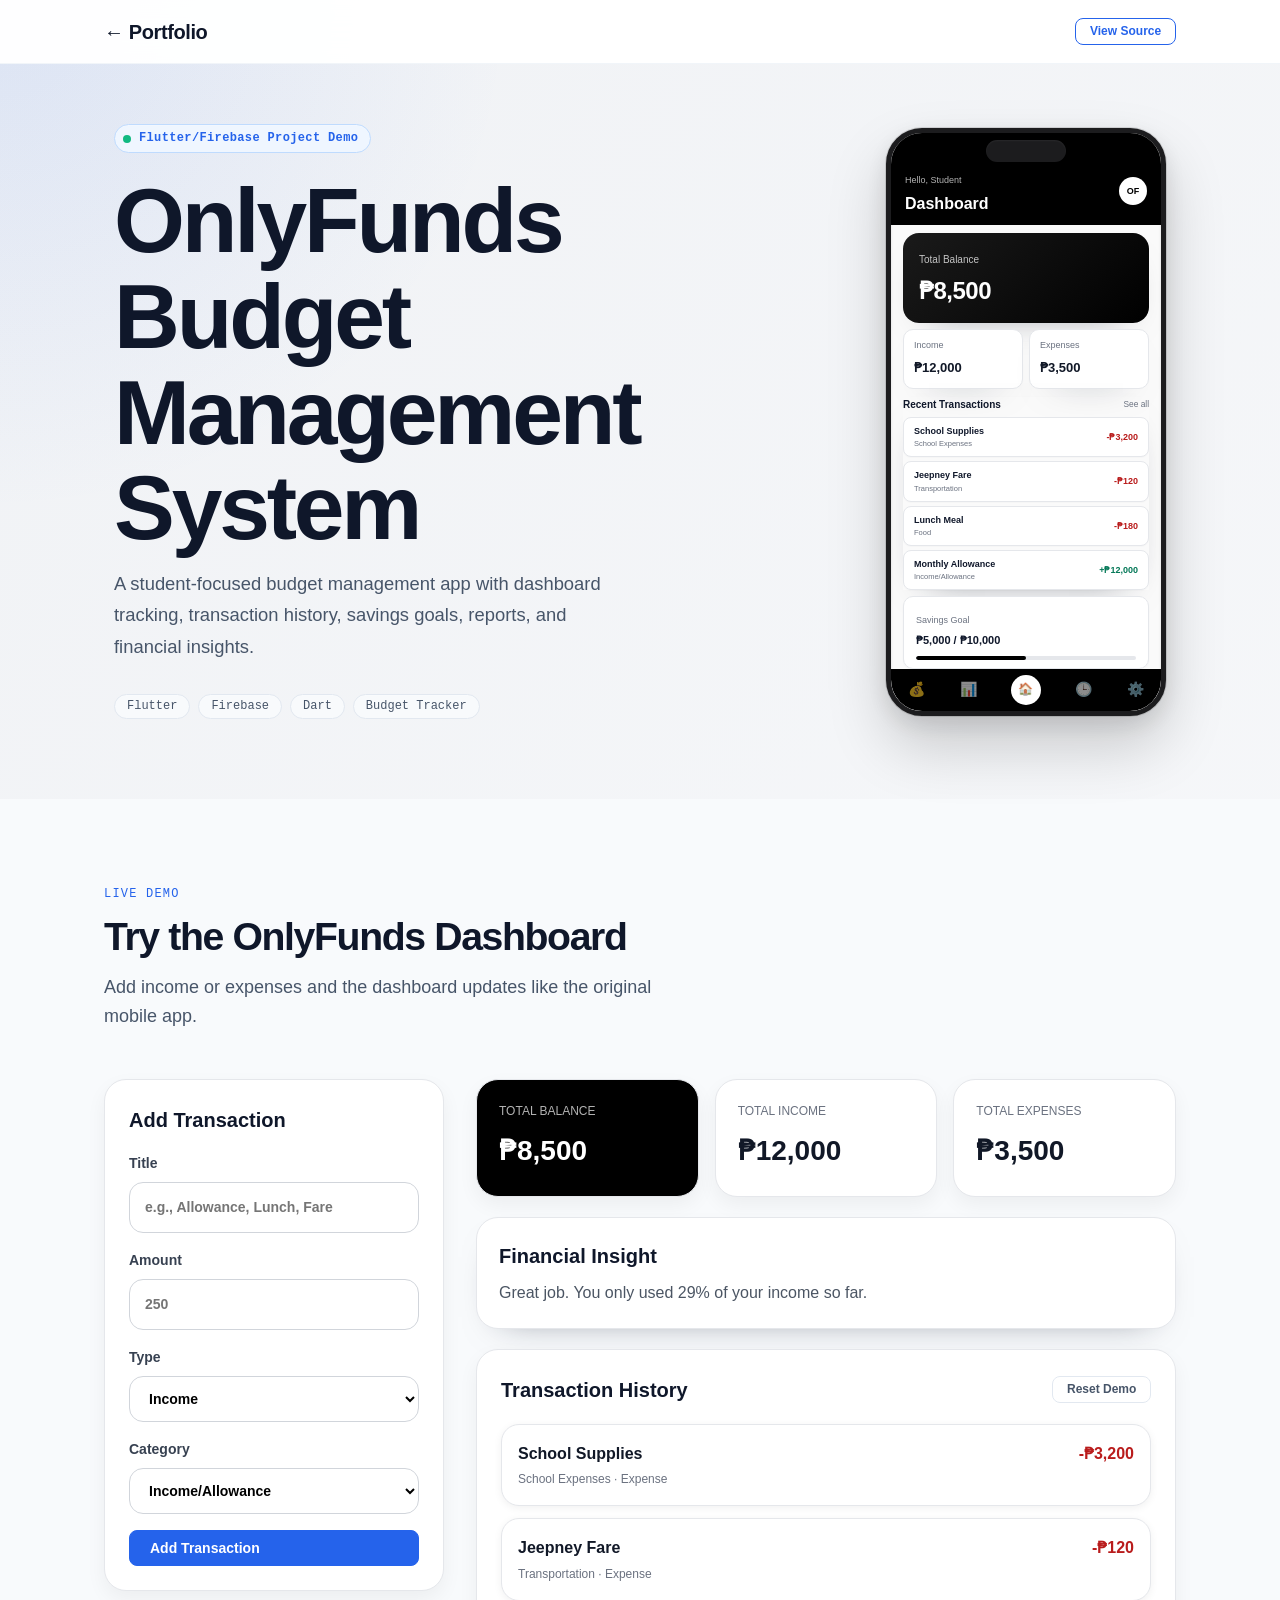
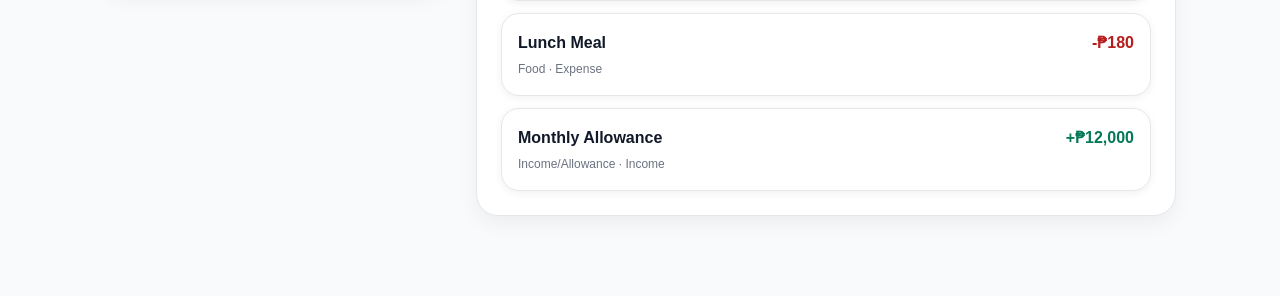
==== onlyfunds-demo/onlyfunds-demo.html @ 2a357010 "Add files via upload" ====
<!DOCTYPE html>
<html lang="en">
<head>
  <meta charset="UTF-8" />
  <meta name="viewport" content="width=device-width, initial-scale=1.0" />
  <title>OnlyFunds Live Demo</title>
  <link rel="stylesheet" href="../style.css" />
  <link rel="stylesheet" href="onlyfunds-demo.css" />
  <!-- Theme sync from parent portfolio -->
  <script>
    (function() {
      var stored = localStorage.getItem('theme');
      if (!stored) {
        stored = window.matchMedia('(prefers-color-scheme: dark)').matches ? 'dark' : 'light';
      }
      document.documentElement.setAttribute('data-theme', stored);
    })();
  </script>
</head>

<body class="demo-body">
  <header class="demo-nav">
    <div class="container demo-nav-inner">
      <a href="../index.html#projects" class="nav-logo">← Portfolio</a>
      <a href="https://github.com/javieAlfaro/onlyfunds---budget-management-system" class="btn btn-secondary btn-sm" target="_blank" rel="noopener">View Source</a>
    </div>
  </header>

  <main>
    <section class="demo-hero">
      <div class="container demo-hero-grid">
        <div>
          <span class="hero-badge"><span class="badge-dot"></span> Flutter/Firebase Project Demo</span>
          <h1 class="hero-name">OnlyFunds Budget Management System</h1>
          <p class="hero-intro">
            A student-focused budget management app with dashboard tracking, transaction history,
            savings goals, reports, and financial insights.
          </p>

          <div class="project-tech">
            <span class="chip chip--mono">Flutter</span>
            <span class="chip chip--mono">Firebase</span>
            <span class="chip chip--mono">Dart</span>
            <span class="chip chip--mono">Budget Tracker</span>
          </div>
        </div>

        <div class="phone-preview">
          <div class="phone-top"></div>

          <div class="phone-appbar">
            <div>
              <small>Hello, Student</small>
              <h3>Dashboard</h3>
            </div>
            <div class="avatar">OF</div>
          </div>

          <div class="balance-card">
            <span>Total Balance</span>
            <h2 id="phoneBalance">₱0</h2>
          </div>

          <div class="phone-stats">
            <div class="phone-stat">
              <span>Income</span>
              <strong id="phoneIncome">₱0</strong>
            </div>
            <div class="phone-stat">
              <span>Expenses</span>
              <strong id="phoneExpense">₱0</strong>
            </div>
          </div>

          <div class="phone-section">
            <div class="phone-section-head">
              <strong>Recent Transactions</strong>
              <small>See all</small>
            </div>
            <div id="phoneList" class="phone-list"></div>
          </div>

          <div class="phone-goal">
            <div>
              <span>Savings Goal</span>
              <strong>₱5,000 / ₱10,000</strong>
            </div>
            <div class="goal-track">
              <div class="goal-fill"></div>
            </div>
          </div>

          <div class="bottom-nav">
            <span>💰</span>
            <span>📊</span>
            <span class="active">🏠</span>
            <span>🕒</span>
            <span>⚙️</span>
          </div>
        </div>
      </div>
    </section>

    <section class="demo-dashboard section-alt">
      <div class="container">
        <div class="section-header">
          <span class="section-label">Live Demo</span>
          <h2 class="section-title">Try the OnlyFunds Dashboard</h2>
          <p class="section-subtitle">
            Add income or expenses and the dashboard updates like the original mobile app.
          </p>
        </div>

        <div class="demo-grid">
          <form class="transaction-form" id="transactionForm">
            <h3>Add Transaction</h3>

            <label>
              Title
              <input id="titleInput" type="text" placeholder="e.g., Allowance, Lunch, Fare" required />
            </label>

            <label>
              Amount
              <input id="amountInput" type="number" min="1" placeholder="250" required />
            </label>

            <label>
              Type
              <select id="typeInput">
                <option value="income">Income</option>
                <option value="expense">Expense</option>
              </select>
            </label>

            <label>
              Category
              <select id="categoryInput">
                <option>Income/Allowance</option>
                <option>Food</option>
                <option>Transportation</option>
                <option>Entertainment</option>
                <option>School Expenses</option>
                <option>Bills</option>
                <option>Savings</option>
                <option>Other</option>
              </select>
            </label>

            <button class="btn btn-primary" type="submit">Add Transaction</button>
          </form>

          <div class="dashboard-panel">
            <div class="summary-cards">
              <div class="summary-card dark">
                <span>Total Balance</span>
                <strong id="balanceValue">₱0</strong>
              </div>
              <div class="summary-card">
                <span>Total Income</span>
                <strong id="incomeValue">₱0</strong>
              </div>
              <div class="summary-card">
                <span>Total Expenses</span>
                <strong id="expenseValue">₱0</strong>
              </div>
            </div>

            <div class="report-card">
              <h3>Financial Insight</h3>
              <p id="insightText">Your spending summary will appear here.</p>
            </div>

            <div class="transactions-card">
              <div class="transactions-header">
                <h3>Transaction History</h3>
                <button class="btn btn-ghost btn-sm" id="resetBtn" type="button">Reset Demo</button>
              </div>

              <div id="transactionList" class="transaction-list"></div>
            </div>
          </div>
        </div>
      </div>
    </section>
  </main>

  <script src="onlyfunds-demo.js"></script>
</body>
</html>
---- style.css ----
/* ============================================================
   JOALNES JOHN D. VENDER — PORTFOLIO STYLESHEET
   Design system: Inter + JetBrains Mono
   Accent: Blue (#2563EB)
   Last updated: 2025
   ============================================================ */


/* ============================================================
   1. CSS CUSTOM PROPERTIES (Design Tokens)
   Centralised here — change a value once, it updates everywhere.
============================================================ */
:root {
  /* Colors — Light mode (default) */
  --color-bg:           #FFFFFF;
  --color-surface:      #F8FAFC;
  --color-border:       #E2E8F0;
  --color-border-light: #F1F5F9;

  --color-text-primary:   #0F172A;
  --color-text-secondary: #475569;
  --color-text-muted:     #94A3B8;

  --color-accent:         #2563EB;
  --color-accent-hover:   #1D4ED8;
  --color-accent-light:   #EFF6FF;
  --color-accent-border:  #BFDBFE;

  /* Category accent colors for skill cards */
  --color-blue:   #2563EB;
  --color-teal:   #0D9488;
  --color-violet: #7C3AED;
  --color-amber:  #D97706;

  /* Typography */
  --font-sans:  'Inter', -apple-system, BlinkMacSystemFont, 'Segoe UI', sans-serif;
  --font-mono:  'JetBrains Mono', 'Fira Code', 'Courier New', monospace;

  /* Type scale */
  --text-xs:   0.75rem;
  --text-sm:   0.875rem;
  --text-base: 1rem;
  --text-lg:   1.125rem;
  --text-xl:   1.25rem;
  --text-2xl:  1.5rem;
  --text-3xl:  1.875rem;
  --text-4xl:  2.25rem;
  --text-5xl:  3rem;

  /* Spacing */
  --space-1: 0.25rem;
  --space-2: 0.5rem;
  --space-3: 0.75rem;
  --space-4: 1rem;
  --space-5: 1.25rem;
  --space-6: 1.5rem;
  --space-8: 2rem;
  --space-10: 2.5rem;
  --space-12: 3rem;
  --space-16: 4rem;
  --space-20: 5rem;
  --space-24: 6rem;

  /* Border radius */
  --radius-sm:  0.25rem;
  --radius-md:  0.5rem;
  --radius-lg:  0.75rem;
  --radius-xl:  1rem;
  --radius-full: 9999px;

  /* Shadows (restrained — no heavy box shadows) */
  --shadow-sm:  0 1px 2px 0 rgb(0 0 0 / 0.05);
  --shadow-md:  0 4px 6px -1px rgb(0 0 0 / 0.07), 0 2px 4px -2px rgb(0 0 0 / 0.05);
  --shadow-lg:  0 10px 15px -3px rgb(0 0 0 / 0.08), 0 4px 6px -4px rgb(0 0 0 / 0.05);

  /* Transitions */
  --transition-fast: 150ms ease;
  --transition-base: 200ms ease;
  --transition-slow: 300ms ease;

  /* Layout */
  --container-max: 1120px;
  --nav-height:    64px;

  /* Theme toggle icon visibility */
  --sun-icon-opacity: 0;
  --moon-icon-opacity: 1;
  --theme-toggle-rotate: 0deg;
}

/* Dark mode — applied via [data-theme="dark"] on <html> */
[data-theme="dark"] {
  --color-bg:           #0A0A1A;
  --color-surface:      #111123;
  --color-border:       #1E1E3A;
  --color-border-light: #16162E;

  --color-text-primary:   #E8E8F0;
  --color-text-secondary: #A0A0C0;
  --color-text-muted:     #6B6B8D;

  --color-accent:         #4B83FF;
  --color-accent-hover:   #6B9AFF;
  --color-accent-light:   #1A1A3A;
  --color-accent-border:  #2D2D5A;

  /* Category accent colors for skill cards — brighter in dark mode */
  --color-blue:   #4B83FF;
  --color-teal:   #2DD4BF;
  --color-violet: #A78BFA;
  --color-amber:  #FBBF24;

  /* Shadows — stronger in dark mode */
  --shadow-sm:  0 1px 2px 0 rgb(0 0 0 / 0.3);
  --shadow-md:  0 4px 6px -1px rgb(0 0 0 / 0.4), 0 2px 4px -2px rgb(0 0 0 / 0.3);
  --shadow-lg:  0 10px 15px -3px rgb(0 0 0 / 0.5), 0 4px 6px -4px rgb(0 0 0 / 0.3);

  /* Theme toggle icon visibility — swap in dark mode */
  --sun-icon-opacity: 1;
  --moon-icon-opacity: 0;
  --theme-toggle-rotate: 180deg;
}


/* ============================================================
   2. CSS RESET & BASE STYLES
============================================================ */
*, *::before, *::after {
  box-sizing: border-box;
  margin: 0;
  padding: 0;
}

html {
  scroll-behavior: smooth;
  /* Offset scroll targets so sticky nav doesn't cover them */
  scroll-padding-top: var(--nav-height);
}

body {
  font-family: var(--font-sans);
  font-size: var(--text-base);
  line-height: 1.6;
  color: var(--color-text-primary);
  background-color: var(--color-bg);
  -webkit-font-smoothing: antialiased;
  -moz-osx-font-smoothing: grayscale;
  transition: color var(--transition-slow), background-color var(--transition-slow);
}

img, svg {
  display: block;
  max-width: 100%;
}

a {
  color: inherit;
  text-decoration: none;
}

ul {
  list-style: none;
}

button {
  cursor: pointer;
  border: none;
  background: none;
  font-family: inherit;
}

/* Reduce motion for users who prefer it */
@media (prefers-reduced-motion: reduce) {
  *, *::before, *::after {
    animation-duration: 0.01ms !important;
    transition-duration: 0.01ms !important;
  }
  html { scroll-behavior: auto; }
}


/* ============================================================
   3. LAYOUT UTILITIES
============================================================ */
.container {
  width: 100%;
  max-width: var(--container-max);
  margin-inline: auto;
  padding-inline: var(--space-6);
}

/* Alternating section background for visual rhythm */
.section-alt {
  background-color: var(--color-surface);
}

/* Shared section spacing */
section {
  padding-block: var(--space-20);
}


/* ============================================================
   4. SECTION HEADERS (shared pattern)
============================================================ */
.section-header {
  margin-bottom: var(--space-12);
}

/* Small all-caps label above the title */
.section-label {
  display: inline-block;
  font-family: var(--font-mono);
  font-size: var(--text-xs);
  font-weight: 500;
  letter-spacing: 0.1em;
  text-transform: uppercase;
  color: var(--color-accent);
  margin-bottom: var(--space-2);
}

.section-title {
  font-size: var(--text-3xl);
  font-weight: 700;
  color: var(--color-text-primary);
  line-height: 1.25;
}

.section-subtitle {
  margin-top: var(--space-3);
  font-size: var(--text-lg);
  color: var(--color-text-secondary);
  max-width: 600px;
}


/* ============================================================
   5. BUTTONS
   Four variants: primary, secondary, ghost, and size modifiers.
============================================================ */
.btn {
  display: inline-flex;
  align-items: center;
  gap: var(--space-2);
  padding: 0.625rem 1.25rem;
  font-family: var(--font-sans);
  font-size: var(--text-sm);
  font-weight: 600;
  line-height: 1;
  border-radius: var(--radius-md);
  transition: all var(--transition-base);
  cursor: pointer;
  white-space: nowrap;
  text-decoration: none;
}

/* Primary: filled blue */
.btn-primary {
  background-color: var(--color-accent);
  color: #ffffff;
  border: 1.5px solid var(--color-accent);
}
.btn-primary:hover {
  background-color: var(--color-accent-hover);
  border-color: var(--color-accent-hover);
  transform: translateY(-2px);
  box-shadow: 0 6px 20px rgba(37, 99, 235, 0.35);
}

/* Secondary: outlined blue */
.btn-secondary {
  background-color: transparent;
  color: var(--color-accent);
  border: 1.5px solid var(--color-accent);
}
.btn-secondary:hover {
  background-color: var(--color-accent-light);
  transform: translateY(-2px);
  box-shadow: 0 4px 12px rgba(37, 99, 235, 0.15);
}

/* Ghost: subtle, no border fill */
.btn-ghost {
  background-color: transparent;
  color: var(--color-text-secondary);
  border: 1.5px solid var(--color-border);
}
.btn-ghost:hover {
  background-color: var(--color-surface);
  color: var(--color-text-primary);
  border-color: var(--color-text-muted);
  transform: translateY(-2px);
}

/* Size modifiers */
.btn-sm {
  padding: 0.4rem 0.875rem;
  font-size: var(--text-xs);
}

.btn-lg {
  padding: 0.875rem 2rem;
  font-size: var(--text-base);
}

.btn-icon {
  width: 14px;
  height: 14px;
  flex-shrink: 0;
}


/* ============================================================
   6. NAVIGATION BAR
============================================================ */
.navbar {
  position: sticky;
  top: 0;
  z-index: 100;
  background-color: rgba(255, 255, 255, 0.95);
  /* Frosted effect — subtle, not glassmorphism */
  backdrop-filter: blur(8px);
  -webkit-backdrop-filter: blur(8px);
  border-bottom: 1px solid var(--color-border-light);
  height: var(--nav-height);
  transition: background-color var(--transition-slow), box-shadow var(--transition-base), border-color var(--transition-slow);
}

[data-theme="dark"] .navbar {
  background-color: rgba(10, 10, 26, 0.92);
}

/* Adds a shadow when page is scrolled — controlled by JS */
.navbar.scrolled {
  box-shadow: var(--shadow-sm);
}

.nav-container {
  max-width: var(--container-max);
  margin-inline: auto;
  padding-inline: var(--space-6);
  height: 100%;
  display: flex;
  align-items: center;
  justify-content: space-between;
}

/* Nav actions container — theme toggle + hamburger */
.nav-actions {
  display: flex;
  align-items: center;
  gap: var(--space-2);
}

/* Logo */
.nav-logo {
  font-size: var(--text-xl);
  font-weight: 800;
  color: var(--color-text-primary);
  letter-spacing: -0.02em;
}

.nav-logo .accent {
  color: var(--color-accent);
}

/* Desktop nav links */
.nav-links {
  display: flex;
  align-items: center;
  gap: var(--space-1);
}

.nav-link {
  font-size: var(--text-sm);
  font-weight: 500;
  color: var(--color-text-secondary);
  padding: var(--space-2) var(--space-3);
  border-radius: var(--radius-md);
  transition: color var(--transition-fast), background-color var(--transition-fast);
  position: relative;
}

.nav-link:hover {
  color: var(--color-text-primary);
  background-color: var(--color-surface);
}

/* Active state — underline accent, not highlight */
.nav-link.active {
  color: var(--color-accent);
  font-weight: 600;
}

/* ===== THEME TOGGLE BUTTON ===== */
.theme-toggle {
  width: 38px;
  height: 38px;
  border-radius: var(--radius-full);
  display: flex;
  align-items: center;
  justify-content: center;
  background: var(--color-surface);
  border: 1px solid var(--color-border);
  color: var(--color-text-secondary);
  transition: all var(--transition-base);
  position: relative;
  overflow: hidden;
}

.theme-toggle:hover {
  color: var(--color-accent);
  border-color: var(--color-accent-border);
  transform: scale(1.1);
}

.theme-icon {
  width: 18px;
  height: 18px;
  position: absolute;
  transition: opacity var(--transition-slow), transform var(--transition-slow);
}

.theme-toggle .sun-icon {
  opacity: var(--sun-icon-opacity);
  transform: rotate(var(--theme-toggle-rotate)) scale(var(--sun-icon-opacity));
}

.theme-toggle .moon-icon {
  opacity: var(--moon-icon-opacity);
  transform: rotate(calc(var(--theme-toggle-rotate) * -1)) scale(var(--moon-icon-opacity));
}

/* Hamburger button — hidden on desktop */
.hamburger {
  display: none;
  flex-direction: column;
  gap: 5px;
  padding: var(--space-2);
  border-radius: var(--radius-md);
  transition: background-color var(--transition-fast);
}

.hamburger:hover {
  background-color: var(--color-surface);
}

.hamburger-line {
  display: block;
  width: 22px;
  height: 2px;
  background-color: var(--color-text-primary);
  border-radius: var(--radius-full);
  transition: transform var(--transition-base), opacity var(--transition-base);
}

/* Hamburger → X animation when open */
.hamburger.open .hamburger-line:nth-child(1) {
  transform: translateY(7px) rotate(45deg);
}
.hamburger.open .hamburger-line:nth-child(2) {
  opacity: 0;
  transform: scaleX(0);
}
.hamburger.open .hamburger-line:nth-child(3) {
  transform: translateY(-7px) rotate(-45deg);
}


/* ============================================================
   7. HERO SECTION
============================================================ */
.hero {
  padding-block: var(--space-24) var(--space-20);
  background-color: var(--color-bg);
  position: relative;
  overflow: hidden;
}

/* Floating light orb — visible only in dark mode */
.hero::before {
  content: '';
  position: absolute;
  top: -20%;
  left: -10%;
  width: 600px;
  height: 600px;
  border-radius: 50%;
  background: radial-gradient(circle, rgba(75, 131, 255, 0.08) 0%, transparent 70%);
  pointer-events: none;
  opacity: 0;
  transition: opacity 1s ease;
}

[data-theme="dark"] .hero::before {
  opacity: 1;
  animation: floatLight 8s ease-in-out infinite;
}

@keyframes floatLight {
  0%, 100% { transform: translate(0, 0) scale(1); }
  25% { transform: translate(30px, -30px) scale(1.05); }
  50% { transform: translate(-20px, 20px) scale(0.95); }
  75% { transform: translate(40px, 10px) scale(1.02); }
}

.hero-container {
  display: grid;
  grid-template-columns: 1fr 1fr;
  gap: var(--space-12);
  align-items: center;
}

/* Status badge */
.hero-badge {
  display: inline-flex;
  align-items: center;
  gap: var(--space-2);
  background-color: var(--color-accent-light);
  border: 1px solid var(--color-accent-border);
  color: var(--color-accent);
  font-size: var(--text-xs);
  font-weight: 600;
  font-family: var(--font-mono);
  letter-spacing: 0.03em;
  padding: var(--space-1) var(--space-3) var(--space-1) var(--space-2);
  border-radius: var(--radius-full);
  margin-bottom: var(--space-5);
}

/* Pulsing green dot */
.badge-dot {
  width: 8px;
  height: 8px;
  background-color: #10B981;
  border-radius: 50%;
  flex-shrink: 0;
  animation: pulse 2.5s ease-in-out infinite;
}

@keyframes pulse {
  0%, 100% { opacity: 1; transform: scale(1); }
  50%       { opacity: 0.6; transform: scale(0.85); }
}

.hero-name {
  font-size: clamp(2.5rem, 5vw, 4rem);
  line-height: 1.05;
  font-weight: 800;
  letter-spacing: -0.03em;
  color: var(--color-text-primary);
  margin-bottom: var(--space-3);
}

.hero-role {
  font-size: var(--text-lg);
  font-weight: 500;
  color: var(--color-text-secondary);
  margin-bottom: var(--space-5);
}

.role-sep {
  margin-inline: var(--space-2);
  color: var(--color-text-muted);
}

.hero-intro {
  font-size: var(--text-base);
  color: var(--color-text-secondary);
  line-height: 1.7;
  max-width: 520px;
  margin-bottom: var(--space-8);
}

.hero-cta {
  display: flex;
  flex-wrap: wrap;
  gap: var(--space-3);
}

/* Profile photo placeholder */
.hero-image {
  flex-shrink: 0;
}

.profile-placeholder {
  width: 200px;
  height: 200px;
  border-radius: var(--radius-xl);
  background-color: var(--color-surface);
  border: 2px solid var(--color-border);
  display: flex;
  align-items: center;
  justify-content: center;
  overflow: hidden;
  transition: border-color var(--transition-slow), background-color var(--transition-slow);
}

.profile-placeholder svg {
  width: 100px;
  height: 100px;
  color: var(--color-text-muted);
  transition: color var(--transition-slow);
}

/* When using a real photo:
   .profile-placeholder img {
     width: 100%; height: 100%; object-fit: cover;
   }
*/


/* ============================================================
   8. ABOUT SECTION
============================================================ */
.about-grid {
  display: grid;
  grid-template-columns: 1fr 340px;
  gap: var(--space-12);
  align-items: start;
}

.about-text p {
  color: var(--color-text-secondary);
  line-height: 1.75;
  margin-bottom: var(--space-4);
}

.about-text p:last-child {
  margin-bottom: 0;
}

.about-text strong {
  color: var(--color-text-primary);
  font-weight: 600;
}

/* Quick stats row */
.about-stats {
  display: flex;
  gap: var(--space-8);
  margin-top: var(--space-8);
  padding-top: var(--space-6);
  border-top: 1px solid var(--color-border);
}

.stat {
  display: flex;
  flex-direction: column;
  gap: var(--space-1);
}

.stat-number {
  font-size: var(--text-2xl);
  font-weight: 700;
  color: var(--color-accent);
  line-height: 1;
}

.stat-label {
  font-size: var(--text-xs);
  color: var(--color-text-muted);
  font-weight: 500;
}

/* Callout card — "Currently Seeking" */
.callout-card {
  background-color: var(--color-bg);
  border: 1px solid var(--color-border);
  border-top: 3px solid var(--color-accent);
  border-radius: var(--radius-lg);
  padding: var(--space-6);
  box-shadow: var(--shadow-sm);
}

.callout-title {
  font-size: var(--text-xs);
  font-family: var(--font-mono);
  font-weight: 500;
  letter-spacing: 0.08em;
  text-transform: uppercase;
  color: var(--color-text-muted);
  margin-bottom: var(--space-1);
}

.callout-desc {
  font-size: var(--text-lg);
  font-weight: 700;
  color: var(--color-text-primary);
  margin-bottom: var(--space-4);
}

.callout-list {
  display: flex;
  flex-direction: column;
  gap: var(--space-2);
  margin-bottom: var(--space-4);
}

.callout-list li {
  font-size: var(--text-sm);
  color: var(--color-text-secondary);
  padding-left: var(--space-4);
  position: relative;
}

.callout-list li::before {
  content: '→';
  position: absolute;
  left: 0;
  color: var(--color-accent);
  font-size: var(--text-xs);
  top: 1px;
}

.callout-divider {
  height: 1px;
  background-color: var(--color-border);
  margin-block: var(--space-4);
}

.callout-meta {
  font-size: var(--text-xs);
  color: var(--color-text-muted);
  margin-bottom: var(--space-4);
}


/* ============================================================
   9. SKILLS SECTION
============================================================ */
.skills-grid {
  display: grid;
  grid-template-columns: repeat(auto-fit, minmax(240px, 1fr));
  gap: var(--space-5);
}

.skill-card {
  background-color: var(--color-bg);
  border: 1px solid var(--color-border);
  border-radius: var(--radius-lg);
  padding: var(--space-6);
  transition: box-shadow var(--transition-base), transform var(--transition-base), border-color var(--transition-slow), background-color var(--transition-slow);
}

.skill-card:hover {
  box-shadow: var(--shadow-md);
  transform: translateY(-4px);
}

/* Left-border accent — the signature design element */
.skill-card[data-category="programming"] { border-left: 3px solid var(--color-blue); }
.skill-card[data-category="analytics"]   { border-left: 3px solid var(--color-teal); }
.skill-card[data-category="databases"]   { border-left: 3px solid var(--color-violet); }
.skill-card[data-category="tools"]       { border-left: 3px solid var(--color-amber); }

.skill-card-header {
  display: flex;
  align-items: center;
  gap: var(--space-3);
  margin-bottom: var(--space-4);
}

.skill-icon {
  width: 36px;
  height: 36px;
  border-radius: var(--radius-md);
  display: flex;
  align-items: center;
  justify-content: center;
  flex-shrink: 0;
}

.skill-icon svg {
  width: 18px;
  height: 18px;
  color: white;
}

.skill-icon--blue   { background-color: var(--color-blue); }
.skill-icon--teal   { background-color: var(--color-teal); }
.skill-icon--violet { background-color: var(--color-violet); }
.skill-icon--amber  { background-color: var(--color-amber); }

.skill-category {
  font-size: var(--text-sm);
  font-weight: 700;
  color: var(--color-text-primary);
}

/* Skill chips */
.skill-chips {
  display: flex;
  flex-wrap: wrap;
  gap: var(--space-2);
}


/* ============================================================
   10. CHIPS (shared between skills & projects)
============================================================ */
.chip {
  display: inline-block;
  background-color: var(--color-accent-light);
  color: var(--color-accent);
  border: 1px solid var(--color-accent-border);
  font-size: var(--text-xs);
  font-weight: 500;
  padding: 2px var(--space-3);
  border-radius: var(--radius-full);
  line-height: 1.6;
}

/* Monospace variant for project tech stacks */
.chip--mono {
  font-family: var(--font-mono);
  background-color: var(--color-surface);
  color: var(--color-text-secondary);
  border-color: var(--color-border);
}


/* ============================================================
   11. PROJECTS SECTION
============================================================ */
.projects-grid {
  display: grid;
  grid-template-columns: repeat(auto-fit, minmax(300px, 1fr));
  gap: var(--space-6);
}

.project-card {
  background-color: var(--color-bg);
  border: 1px solid var(--color-border);
  border-radius: var(--radius-lg);
  padding: var(--space-6);
  display: flex;
  flex-direction: column;
  gap: var(--space-4);
  transition: box-shadow var(--transition-base), transform var(--transition-base), border-color var(--transition-slow), background-color var(--transition-slow);
}

.project-card:hover {
  box-shadow: var(--shadow-lg);
  transform: translateY(-6px);
}

/* Placeholder cards — dashed border signals "in progress" */
.project-card--placeholder {
  border-style: dashed;
  border-color: var(--color-border);
  background-color: var(--color-surface);
  opacity: 0.85;
}

.project-card--placeholder:hover {
  opacity: 1;
}

.project-card-header {
  display: flex;
  align-items: flex-start;
  justify-content: space-between;
  gap: var(--space-4);
}

.project-icon {
  font-size: var(--text-2xl);
  line-height: 1;
}

/* Status badges */
.project-status {
  font-size: var(--text-xs);
  font-weight: 600;
  font-family: var(--font-mono);
  padding: 2px var(--space-2);
  border-radius: var(--radius-sm);
  white-space: nowrap;
}

.project-status--live {
  background-color: #DCFCE7;
  color: #166534;
}

[data-theme="dark"] .project-status--live {
  background-color: rgba(4, 120, 87, 0.2);
  color: #6EE7B7;
}

.project-status--wip {
  background-color: var(--color-surface);
  color: var(--color-text-muted);
  border: 1px solid var(--color-border);
}

.project-title {
  font-size: var(--text-xl);
  font-weight: 700;
  color: var(--color-text-primary);
  line-height: 1.3;
}

.project-desc {
  font-size: var(--text-sm);
  color: var(--color-text-secondary);
  line-height: 1.6;
}

.placeholder-desc {
  color: var(--color-text-muted);
  font-style: italic;
}

/* Key achievements list */
.project-achievements {
  display: flex;
  flex-direction: column;
  gap: var(--space-2);
  padding-left: 0;
}

.project-achievements li {
  font-size: var(--text-sm);
  color: var(--color-text-secondary);
  padding-left: var(--space-4);
  position: relative;
  line-height: 1.5;
}

.project-achievements li::before {
  content: '✓';
  position: absolute;
  left: 0;
  color: #10B981;
  font-weight: 700;
  font-size: var(--text-xs);
  top: 1px;
}

.project-tech {
  display: flex;
  flex-wrap: wrap;
  gap: var(--space-2);
  margin-top: auto;
}

.project-cta {
  display: flex;
  gap: var(--space-2);
  margin-top: var(--space-2);
}

/* Placeholder info note */
.placeholder-note {
  display: flex;
  align-items: center;
  gap: var(--space-2);
  background-color: var(--color-border-light);
  border-radius: var(--radius-md);
  padding: var(--space-3) var(--space-4);
  font-size: var(--text-xs);
  color: var(--color-text-muted);
  margin-top: auto;
}

.placeholder-note svg {
  width: 14px;
  height: 14px;
  flex-shrink: 0;
}

/* View all GitHub link */
.projects-footer {
  margin-top: var(--space-10);
  text-align: center;
}


/* ============================================================
   12. CERTIFICATIONS SECTION
============================================================ */
.certs-grid {
  display: grid;
  grid-template-columns: repeat(auto-fit, minmax(260px, 1fr));
  gap: var(--space-4);
}

.cert-card {
  background-color: var(--color-bg);
  border: 1px solid var(--color-border);
  border-radius: var(--radius-lg);
  padding: var(--space-5) var(--space-6);
  display: flex;
  flex-direction: column;
  gap: var(--space-1);
  transition: box-shadow var(--transition-base), transform var(--transition-base), border-color var(--transition-slow), background-color var(--transition-slow);
}

.cert-card:hover {
  box-shadow: var(--shadow-md);
  transform: translateY(-3px);
}

.cert-org {
  font-size: var(--text-xs);
  font-family: var(--font-mono);
  font-weight: 500;
  color: var(--color-accent);
  letter-spacing: 0.05em;
  text-transform: uppercase;
  margin-bottom: var(--space-1);
}

.cert-name {
  font-size: var(--text-base);
  font-weight: 600;
  color: var(--color-text-primary);
  line-height: 1.3;
}

.cert-meta {
  font-size: var(--text-xs);
  color: var(--color-text-muted);
  margin-bottom: var(--space-3);
}

.cert-card .btn {
  align-self: flex-start;
  margin-top: auto;
}


/* ============================================================
   13. CONTACT SECTION
============================================================ */
.contact-inner {
  max-width: 640px;
  margin-inline: auto;
  text-align: center;
}

.contact-inner .section-label {
  display: block;
  margin-bottom: var(--space-2);
}

.contact-intro {
  font-size: var(--text-lg);
  color: var(--color-text-secondary);
  line-height: 1.7;
  margin-top: var(--space-4);
  margin-bottom: var(--space-8);
}

.contact-links {
  display: flex;
  flex-direction: column;
  gap: var(--space-3);
  margin-bottom: var(--space-8);
  text-align: left;
}

.contact-link {
  display: flex;
  align-items: center;
  gap: var(--space-4);
  background-color: var(--color-bg);
  border: 1px solid var(--color-border);
  border-radius: var(--radius-lg);
  padding: var(--space-4) var(--space-5);
  transition: box-shadow var(--transition-base), transform var(--transition-base), border-color var(--transition-base), background-color var(--transition-slow);
}

.contact-link:hover {
  box-shadow: var(--shadow-md);
  transform: translateY(-2px);
  border-color: var(--color-accent-border);
}


.contact-icon {
  width: 44px;
  height: 44px;
  background-color: var(--color-accent-light);
  border-radius: var(--radius-md);
  display: flex;
  align-items: center;
  justify-content: center;
  flex-shrink: 0;
}

.contact-icon svg {
  width: 20px;
  height: 20px;
  color: var(--color-accent);
}

.contact-link-label {
  display: block;
  font-size: var(--text-xs);
  font-family: var(--font-mono);
  font-weight: 500;
  color: var(--color-text-muted);
  letter-spacing: 0.05em;
  text-transform: uppercase;
  margin-bottom: 2px;
}

.contact-link-value {
  display: block;
  font-size: var(--text-sm);
  font-weight: 600;
  color: var(--color-text-primary);
}


/* ============================================================
   14. FOOTER
============================================================ */
.footer {
  background-color: var(--color-text-primary);
  padding-block: var(--space-6);
  transition: background-color var(--transition-slow);
}

.footer-inner {
  display: flex;
  align-items: center;
  justify-content: space-between;
  gap: var(--space-4);
  flex-wrap: wrap;
}

.footer-name {
  font-size: var(--text-sm);
  font-weight: 600;
  color: #ffffff;
}

.footer-copy {
  font-size: var(--text-xs);
  color: var(--color-text-muted);
}

.footer-link {
  font-size: var(--text-sm);
  color: var(--color-text-muted);
  font-family: var(--font-mono);
  transition: color var(--transition-fast);
}

.footer-link:hover {
  color: #ffffff;
}


/* ============================================================
   15. SCROLL FADE-IN ANIMATION
   Elements with .fade-in start invisible and animate in
   when the IntersectionObserver fires (see script.js).

   Enhanced with scale and improved easing for a smoother,
   more polished entrance.
============================================================ */
.fade-in {
  opacity: 0;
  transform: translateY(30px) scale(0.98);
  transition: opacity 0.6s cubic-bezier(0.22, 1, 0.36, 1),
              transform 0.6s cubic-bezier(0.22, 1, 0.36, 1);
}

.fade-in.visible {
  opacity: 1;
  transform: translateY(0) scale(1);
}

/* Stagger delay utility classes — add to child elements */
.delay-1 { transition-delay: 0.1s; }
.delay-2 { transition-delay: 0.2s; }
.delay-3 { transition-delay: 0.3s; }
.delay-4 { transition-delay: 0.4s; }


/* ============================================================
   16. RESPONSIVE — MOBILE & TABLET
   Breakpoints: 768px (tablet), 640px (mobile)
============================================================ */

/* Tablet (≤ 900px): adjust about and hero grids */
@media (max-width: 900px) {
  .about-grid {
    grid-template-columns: 1fr;
  }

  .about-callout {
    order: -1; /* Show callout above bio on small screens */
  }
}

/* Mobile (≤ 768px): hamburger menu, stacked hero */
@media (max-width: 768px) {
  :root {
    --nav-height: 60px;
  }

  /* Show hamburger, hide nav links by default */
  .hamburger {
    display: flex;
  }

  .nav-links {
    position: fixed;
    top: var(--nav-height);
    left: 0;
    right: 0;
    background-color: var(--color-bg);
    border-bottom: 1px solid var(--color-border);
    flex-direction: column;
    padding: var(--space-4) var(--space-6);
    gap: var(--space-1);
    transform: translateY(-100%);
    opacity: 0;
    pointer-events: none;
    transition: transform var(--transition-base), opacity var(--transition-base), background-color var(--transition-slow);
    box-shadow: var(--shadow-lg);
  }

  /* Mobile menu open state — toggled by JS */
  .nav-links.open {
    transform: translateY(0);
    opacity: 1;
    pointer-events: auto;
  }

  .nav-link {
    padding: var(--space-3) var(--space-4);
    border-radius: var(--radius-md);
    width: 100%;
  }

  /* Stack hero layout */
  .hero-container {
    grid-template-columns: 1fr;
  }

  .hero-image {
    display: none; /* Hide photo on very small screens — prioritise text */
  }

  .hero {
    padding-block: var(--space-16) var(--space-12);
  }

  .hero-name {
    font-size: var(--text-4xl);
  }

  /* Reduce section padding */
  section {
    padding-block: var(--space-16);
  }

  .about-stats {
    gap: var(--space-5);
    flex-wrap: wrap;
  }

  .projects-grid {
    grid-template-columns: 1fr;
  }

  .certs-grid {
    grid-template-columns: 1fr;
  }
}

/* Small mobile (≤ 480px) */
@media (max-width: 480px) {
  .container {
    padding-inline: var(--space-4);
  }

  .hero-cta {
    flex-direction: column;
  }

  .hero-cta .btn {
    justify-content: center;
  }

  .section-title {
    font-size: var(--text-2xl);
  }

  .skills-grid {
    grid-template-columns: 1fr;
  }

  .footer-inner {
    flex-direction: column;
    text-align: center;
    gap: var(--space-2);
  }
}

/* ============================================================
   17. HERO VISUAL PANEL (right side)
   Floating cards showing project preview, stats, tech stack.
============================================================ */
.hero-container {
  grid-template-columns: 1fr 1fr;
}

.hero-visual {
  position: relative;
  height: 480px;
  display: flex;
  align-items: center;
  justify-content: center;
}

.hero-visual-inner {
  position: relative;
  width: 100%;
  height: 100%;
}

/* Floating card base */
.hero-float-card {
  position: absolute;
  background: var(--color-bg);
  border: 1px solid var(--color-border);
  border-radius: var(--radius-xl);
  box-shadow: var(--shadow-lg);
  animation: heroFloat 6s ease-in-out infinite;
  transition: background-color var(--transition-slow), border-color var(--transition-slow), box-shadow var(--transition-slow);
}

@keyframes heroFloat {
  0%, 100% { transform: translateY(0px); }
  50%       { transform: translateY(-10px); }
}

/* Top card — project browser mockup */
.hero-float-card--top {
  top: 0;
  left: 0;
  right: 30px;
  padding: 0;
  overflow: hidden;
  animation-duration: 7s;
  animation-delay: 0s;
}

.hfc-header {
  display: flex;
  align-items: center;
  gap: 6px;
  padding: 10px 14px;
  background: var(--color-surface);
  border-bottom: 1px solid var(--color-border);
}

.hfc-dot {
  width: 10px;
  height: 10px;
  border-radius: 50%;
  flex-shrink: 0;
}
.hfc-dot--red    { background: #FF5F57; }
.hfc-dot--yellow { background: #FEBC2E; }
.hfc-dot--green  { background: #28C840; }

.hfc-label {
  font-size: 0.7rem;
  font-family: var(--font-mono);
  color: var(--color-text-muted);
  margin-left: 6px;
}

.hfc-body {
  padding: 14px;
  display: flex;
  flex-direction: column;
  gap: 10px;
}

.hfc-bar {
  height: 10px;
  border-radius: var(--radius-full);
  background: var(--color-border);
}
.hfc-bar--wide   { width: 70%; }
.hfc-bar--medium { width: 45%; }
.hfc-bar--accent { background: var(--color-accent); opacity: 0.5; }

.hfc-preview-grid {
  display: grid;
  grid-template-columns: repeat(3, 1fr);
  gap: 8px;
  margin-top: 4px;
}

.hfc-img-block {
  height: 52px;
  border-radius: var(--radius-md);
  background: linear-gradient(135deg, var(--color-accent-light), var(--color-border));
  border: 1px solid var(--color-accent-border);
}

/* Mid card — stats */
.hero-float-card--mid {
  bottom: 140px;
  right: 0;
  left: 40px;
  padding: 18px 20px;
  animation-duration: 5s;
  animation-delay: 0.6s;
}

.hfc-stats-row {
  display: flex;
  align-items: center;
  justify-content: space-around;
  gap: 12px;
}

.hfc-stat {
  display: flex;
  flex-direction: column;
  align-items: center;
  gap: 4px;
}

.hfc-stat-num {
  font-size: 1.5rem;
  font-weight: 800;
  color: var(--color-accent);
  line-height: 1;
}

.hfc-stat-lbl {
  font-size: 0.65rem;
  color: var(--color-text-muted);
  font-family: var(--font-mono);
  text-transform: uppercase;
  letter-spacing: 0.05em;
  white-space: nowrap;
}

.hfc-stat-divider {
  width: 1px;
  height: 36px;
  background: var(--color-border);
  flex-shrink: 0;
}

/* Bottom card — tech chips */
.hero-float-card--bottom {
  bottom: 0;
  left: 20px;
  right: 20px;
  padding: 14px 16px;
  animation-duration: 8s;
  animation-delay: 1.2s;
}

.hfc-tech-label {
  font-size: 0.65rem;
  font-family: var(--font-mono);
  text-transform: uppercase;
  letter-spacing: 0.1em;
  color: var(--color-text-muted);
  margin-bottom: 10px;
}

.hfc-chips {
  display: flex;
  flex-wrap: wrap;
  gap: 6px;
}

.hfc-chip {
  font-size: 0.7rem;
  font-weight: 600;
  font-family: var(--font-mono);
  padding: 3px 10px;
  border-radius: var(--radius-full);
  border: 1px solid;
}

.hfc-chip--blue   { background: rgba(37,99,235,0.1);  color: #2563EB; border-color: rgba(37,99,235,0.25); }
.hfc-chip--teal   { background: rgba(13,148,136,0.1); color: #0D9488; border-color: rgba(13,148,136,0.25); }
.hfc-chip--violet { background: rgba(124,58,237,0.1); color: #7C3AED; border-color: rgba(124,58,237,0.25); }
.hfc-chip--amber  { background: rgba(217,119,6,0.1);  color: #D97706; border-color: rgba(217,119,6,0.25); }
.hfc-chip--green  { background: rgba(16,185,129,0.1); color: #10B981; border-color: rgba(16,185,129,0.25); }

/* Decorative circles */
.hero-accent-circle {
  position: absolute;
  border-radius: 50%;
  pointer-events: none;
  z-index: -1;
}

.hero-accent-circle {
  width: 200px;
  height: 200px;
  top: 50%;
  left: 50%;
  transform: translate(-50%, -50%);
  background: radial-gradient(circle, rgba(37,99,235,0.08) 0%, transparent 70%);
}

.hero-accent-circle--2 {
  width: 320px;
  height: 320px;
  background: radial-gradient(circle, rgba(37,99,235,0.04) 0%, transparent 70%);
}

/* Dark mode: brighter chip colors */
[data-theme="dark"] .hfc-chip--blue   { background: rgba(75,131,255,0.15);  color: #4B83FF; border-color: rgba(75,131,255,0.3); }
[data-theme="dark"] .hfc-chip--teal   { background: rgba(45,212,191,0.15);  color: #2DD4BF; border-color: rgba(45,212,191,0.3); }
[data-theme="dark"] .hfc-chip--violet { background: rgba(167,139,250,0.15); color: #A78BFA; border-color: rgba(167,139,250,0.3); }
[data-theme="dark"] .hfc-chip--amber  { background: rgba(251,191,36,0.15);  color: #FBBF24; border-color: rgba(251,191,36,0.3); }
[data-theme="dark"] .hfc-chip--green  { background: rgba(110,231,183,0.15); color: #6EE7B7; border-color: rgba(110,231,183,0.3); }

/* Hide visual panel on mobile */
@media (max-width: 900px) {
  .hero-container {
    grid-template-columns: 1fr;
  }
  .hero-visual {
    display: none;
  }
}


/* ============================================================
   18. DARK MODE OVERRIDES FOR DEMO NAV
   Ensures the shared demo navigation bar respects theme.
============================================================ */
[data-theme="dark"] .demo-nav {
  background: rgba(10, 10, 26, 0.92);
  border-color: var(--color-border);
}

[data-theme="dark"] .demo-body {
  background: var(--color-bg);
  color: var(--color-text-primary);
}


/* ============================================================
   19. PRODUCTION POLISH PASS
   Non-content refinements: visual hierarchy, accessibility,
   responsive stability, and component consistency.
============================================================ */
:root {
  --radius-2xl: 1.25rem;
  --shadow-xl: 0 24px 60px -24px rgb(15 23 42 / 0.35);
  --focus-ring: 0 0 0 4px color-mix(in srgb, var(--color-accent) 22%, transparent);
  --surface-glass: color-mix(in srgb, var(--color-bg) 86%, transparent);
}

body {
  min-width: 320px;
  text-rendering: optimizeLegibility;
  background:
    radial-gradient(circle at top left, color-mix(in srgb, var(--color-accent) 8%, transparent), transparent 34rem),
    var(--color-bg);
}

body::selection {
  background: color-mix(in srgb, var(--color-accent) 24%, transparent);
  color: var(--color-text-primary);
}

.container { max-width: min(var(--container-max), calc(100vw - 2rem)); }

.navbar {
  backdrop-filter: saturate(160%) blur(18px);
  -webkit-backdrop-filter: saturate(160%) blur(18px);
}

.nav-logo,
.nav-link,
.btn,
.theme-toggle,
.hamburger,
.contact-link,
.cert-card,
.project-card,
.skill-card,
.callout-card {
  -webkit-tap-highlight-color: transparent;
}

:where(a, button, input, textarea, select, [tabindex]):focus-visible {
  outline: 0;
  box-shadow: var(--focus-ring);
}

.nav-link:focus-visible,
.nav-logo:focus-visible,
.theme-toggle:focus-visible,
.hamburger:focus-visible {
  border-radius: var(--radius-md);
}

.hero {
  position: relative;
  isolation: isolate;
  overflow: hidden;
}

.hero::before {
  content: '';
  position: absolute;
  inset: 0;
  z-index: -1;
  pointer-events: none;
  background:
    linear-gradient(115deg, transparent 0 58%, color-mix(in srgb, var(--color-accent) 7%, transparent) 58% 100%);
  opacity: .75;
}

.hero-name,
.section-title,
.project-title,
.cert-name {
  letter-spacing: -0.035em;
}

.hero-intro,
.about-text p,
.section-subtitle,
.project-desc,
.placeholder-desc,
.contact-intro {
  text-wrap: pretty;
}

.hero-badge,
.project-status,
.chip,
.hfc-chip {
  box-shadow: inset 0 1px 0 rgb(255 255 255 / .15);
}

.btn {
  position: relative;
  overflow: hidden;
  transform: translateY(0);
  will-change: transform;
}

.btn:hover { transform: translateY(-2px); }
.btn:active { transform: translateY(0); }

.btn::after {
  content: '';
  position: absolute;
  inset: 0;
  background: linear-gradient(120deg, transparent 0%, rgb(255 255 255 / .18) 45%, transparent 70%);
  transform: translateX(-120%);
  transition: transform 600ms ease;
  pointer-events: none;
}

.btn:hover::after { transform: translateX(120%); }

.skill-card,
.project-card,
.cert-card,
.callout-card,
.contact-link,
.hero-float-card {
  border-color: color-mix(in srgb, var(--color-border) 88%, var(--color-accent));
  box-shadow: var(--shadow-md);
}

.skill-card:hover,
.project-card:hover,
.cert-card:hover,
.contact-link:hover,
.callout-card:hover {
  box-shadow: var(--shadow-xl);
}

.skill-icon,
.project-icon,
.contact-icon {
  box-shadow: inset 0 1px 0 rgb(255 255 255 / .18), 0 10px 24px -18px currentColor;
}

.project-tech,
.skill-chips,
.hfc-chips {
  align-items: center;
}

.chip {
  transition: transform var(--transition-fast), border-color var(--transition-fast), background-color var(--transition-fast);
}

.chip:hover { transform: translateY(-1px); }

.footer {
  position: relative;
  overflow: hidden;
}

.footer::before {
  content: '';
  position: absolute;
  inset: 0 auto auto 50%;
  width: min(36rem, 80vw);
  height: min(36rem, 80vw);
  transform: translate(-50%, -72%);
  background: radial-gradient(circle, color-mix(in srgb, var(--color-accent) 14%, transparent), transparent 65%);
  pointer-events: none;
}

@supports (font-size: clamp(1rem, 2vw, 2rem)) {
  .hero-name { font-size: clamp(2.8rem, 8vw, 5.7rem); }
  .section-title { font-size: clamp(1.75rem, 4vw, 2.45rem); }
  .hero-intro { font-size: clamp(1rem, 2vw, 1.15rem); }
}

@media (min-width: 901px) {
  .hero-container { gap: clamp(3rem, 7vw, 6rem); }
  .about-grid,
  .projects-grid,
  .certs-grid,
  .skills-grid { align-items: stretch; }
}

@media (max-width: 768px) {
  .nav-links.open {
    box-shadow: var(--shadow-xl);
    border: 1px solid var(--color-border);
  }
  .hero { padding-top: calc(var(--nav-height) + var(--space-8)); }
  .hero-cta,
  .contact-links { width: 100%; }
  .hero-cta .btn,
  .contact-link { width: 100%; justify-content: center; }
  .section-header { margin-bottom: var(--space-8); }
}

@media (max-width: 480px) {
  .container { max-width: calc(100vw - 1rem); padding-inline: var(--space-4); }
  section { padding-block: var(--space-12); }
  .hero-name { line-height: .98; }
  .btn { min-height: 44px; }
  .chip { white-space: normal; }
}

@media print {
  .navbar,
  .hero-visual,
  .theme-toggle,
  .hamburger { display: none !important; }
  body { background: #fff !important; color: #000 !important; }
  section { padding-block: 1.5rem; }
  .container { max-width: 100%; }
}
---- onlyfunds-demo/onlyfunds-demo.css ----
.demo-body {
  background: linear-gradient(135deg, #f0f2f5 0%, #f8f9fb 100%);
}

.demo-nav {
  position: sticky;
  top: 0;
  z-index: 10;
  height: var(--nav-height);
  background: rgba(255, 255, 255, .96);
  border-bottom: 1px solid var(--color-border-light);
  backdrop-filter: blur(10px);
}

.demo-nav-inner {
  height: 100%;
  display: flex;
  align-items: center;
  justify-content: space-between;
}

.demo-hero {
  padding: 60px 0 80px;
}

.demo-hero-grid > div:first-child {
  max-width: 600px;
}

.demo-hero-grid {
  display: grid;
  grid-template-columns: 1.2fr 280px;
  gap: 48px;
  align-items: center;
  max-width: 1100px;
  margin: 0 auto;
}

.phone-preview {
  width: 280px;
  min-height: 480px;
  padding: 0;
  border-radius: 36px;
  border: 5px solid #1c1c1e;
  background: #fafafa;
  box-shadow:
    0 0 0 1px rgba(0, 0, 0, .12),
    0 8px 24px rgba(0, 0, 0, .1),
    0 30px 60px rgba(0, 0, 0, .18);
  overflow: hidden;
  position: relative;
  display: flex;
  flex-direction: column;
}

/* Inner screen area */
.phone-preview::before {
  content: '';
  position: absolute;
  inset: 0;
  border-radius: 31px;
  box-shadow: inset 0 0 3px rgba(0, 0, 0, .12);
  pointer-events: none;
  z-index: 10;
}

/* Dynamic Island / notch */
.phone-preview::after {
  content: '';
  position: absolute;
  top: 7px;
  left: 50%;
  transform: translateX(-50%);
  width: 80px;
  height: 22px;
  background: #1c1c1e;
  border-radius: 16px;
  z-index: 20;
  box-shadow: inset 0 1px 2px rgba(255, 255, 255, .06);
}

.phone-top {
  display: none;
}

.phone-appbar {
  background: #000;
  color: #fff;
  padding: 32px 14px 8px;
  display: flex;
  justify-content: space-between;
  align-items: center;
}

.phone-appbar small {
  opacity: .7;
  font-size: 9px;
}

.phone-appbar h3 {
  margin: 1px 0 0;
  font-size: 16px;
}

.avatar {
  width: 28px;
  height: 28px;
  border-radius: 50%;
  background: #fff;
  color: #000;
  display: grid;
  place-items: center;
  font-weight: 800;
  font-size: 9px;
  box-shadow: 0 1px 3px rgba(0, 0, 0, .1);
}

.balance-card {
  margin: 8px 12px 0;
  padding: 12px 16px;
  border-radius: 16px;
  background: linear-gradient(135deg, #1a1a1a 0%, #000 100%);
  color: #fff;
}

.balance-card span {
  font-size: 10px;
  opacity: .75;
}

.balance-card h2 {
  margin-top: 2px;
  font-size: 24px;
  letter-spacing: -0.5px;
}

.phone-stats {
  display: grid;
  grid-template-columns: 1fr 1fr;
  gap: 6px;
  margin: 6px 12px 0;
}

.phone-stat {
  background: #fff;
  border-radius: 10px;
  padding: 8px 10px;
  border: 1px solid #e5e7eb;
  box-shadow: 0 1px 2px rgba(0, 0, 0, .03);
}

.phone-stat span {
  display: block;
  color: #6b7280;
  font-size: 9px;
  margin-bottom: 2px;
}

.phone-stat strong {
  color: #111827;
  font-size: 13px;
}

.phone-section {
  margin: 8px 12px 0;
}

.phone-section-head {
  display: flex;
  justify-content: space-between;
  align-items: center;
  margin-bottom: 4px;
  font-size: 10px;
}

.phone-section-head small {
  color: #6b7280;
}

.phone-list {
  display: flex;
  flex-direction: column;
  gap: 4px;
}

.phone-item {
  display: flex;
  justify-content: space-between;
  align-items: center;
  background: #fff;
  border-radius: 8px;
  padding: 6px 10px;
  border: 1px solid #e5e7eb;
  font-size: 9px;
  box-shadow: 0 1px 1px rgba(0, 0, 0, .02);
}

.phone-item span {
  font-weight: 700;
}

.phone-item small {
  display: block;
  color: #6b7280;
  margin-top: 0;
}

.phone-item strong.income {
  color: #047857;
}

.phone-item strong.expense {
  color: #b91c1c;
}

.phone-goal {
  margin: 6px 12px 0;
  background: #fff;
  border-radius: 10px;
  padding: 8px 12px;
  border: 1px solid #e5e7eb;
  box-shadow: 0 1px 2px rgba(0, 0, 0, .03);
}

.phone-goal span {
  color: #6b7280;
  font-size: 9px;
}

.phone-goal strong {
  display: block;
  margin-top: 1px;
  font-size: 11px;
}

.goal-track {
  margin-top: 6px;
  height: 4px;
  border-radius: 999px;
  background: #e5e7eb;
  overflow: hidden;
}

.goal-fill {
  width: 50%;
  height: 100%;
  background: #000;
  border-radius: inherit;
}

.bottom-nav {
  margin: auto 0 0;
  height: 42px;
  background: #000;
  color: #fff;
  display: flex;
  align-items: center;
  justify-content: space-around;
  border-radius: 0 0 31px 31px;
}

.bottom-nav span {
  opacity: .55;
  font-size: 14px;
}

.bottom-nav .active {
  opacity: 1;
  background: #fff;
  color: #000;
  width: 30px;
  height: 30px;
  border-radius: 50%;
  display: grid;
  place-items: center;
  font-size: 12px;
}

.demo-grid {
  display: grid;
  grid-template-columns: 340px 1fr;
  gap: var(--space-8);
  align-items: start;
}

.transaction-form,
.transactions-card,
.summary-card,
.report-card {
  background: #fff;
  border: 1px solid #e5e7eb;
  border-radius: 22px;
  box-shadow: 0 8px 20px rgba(0, 0, 0, .05);
}

.transaction-form {
  padding: 24px;
  display: flex;
  flex-direction: column;
  gap: 16px;
}

.transaction-form h3,
.transactions-card h3,
.report-card h3 {
  font-size: 20px;
}

.transaction-form label {
  display: flex;
  flex-direction: column;
  gap: 8px;
  font-size: 14px;
  font-weight: 700;
  color: #374151;
}

.transaction-form input,
.transaction-form select {
  width: 100%;
  padding: 13px 15px;
  border: 1px solid #d1d5db;
  border-radius: 14px;
  font: inherit;
  background: #fff;
}

.transaction-form input:focus,
.transaction-form select:focus {
  outline: 2px solid #000;
  border-color: #000;
}

.dashboard-panel {
  display: flex;
  flex-direction: column;
  gap: 20px;
}

.summary-cards {
  display: grid;
  grid-template-columns: repeat(3, 1fr);
  gap: 16px;
}

.summary-card {
  padding: 22px;
}

.summary-card.dark {
  background: #000;
  color: #fff;
}

.summary-card span {
  display: block;
  color: #6b7280;
  font-size: 12px;
  text-transform: uppercase;
  margin-bottom: 8px;
}

.summary-card.dark span {
  color: rgba(255, 255, 255, .7);
}

.summary-card strong {
  font-size: 28px;
  color: #111827;
}

.summary-card.dark strong {
  color: #fff;
}

.report-card {
  padding: 22px;
}

.report-card p {
  color: #4b5563;
  margin-top: 8px;
}

.transactions-card {
  padding: 24px;
}

.transactions-header {
  display: flex;
  justify-content: space-between;
  align-items: center;
  margin-bottom: 18px;
}

.transaction-list {
  display: flex;
  flex-direction: column;
  gap: 12px;
}

.transaction-row {
  display: flex;
  justify-content: space-between;
  gap: 16px;
  padding: 16px;
  border-radius: 18px;
  background: #fff;
  border: 1px solid #e5e7eb;
  box-shadow: 0 2px 8px rgba(0, 0, 0, .06);
}

.transaction-title {
  font-weight: 800;
  color: #111827;
}

.transaction-meta {
  font-size: 12px;
  color: #6b7280;
  margin-top: 4px;
}

.transaction-amount {
  font-weight: 900;
}

.transaction-amount.income {
  color: #047857;
}

.transaction-amount.expense {
  color: #b91c1c;
}

@media (max-width: 900px) {
  .demo-hero-grid,
  .demo-grid {
    grid-template-columns: 1fr;
  }

  .phone-preview {
    width: 100%;
    max-width: 340px;
    margin-inline: auto;
  }

  .summary-cards {
    grid-template-columns: 1fr;
  }
}

@media (max-width: 480px) {
  .transactions-header,
  .transaction-row {
    flex-direction: column;
    align-items: flex-start;
  }
}

/* ============================================================
   DARK MODE — OnlyFunds Demo
============================================================ */
[data-theme="dark"] .demo-body {
  background: linear-gradient(135deg, #0a0a1a 0%, #111123 100%);
  color: #E8E8F0;
}

[data-theme="dark"] .demo-nav {
  background: rgba(10, 10, 26, 0.95);
  border-bottom-color: #1E1E3A;
}

[data-theme="dark"] .demo-nav .nav-logo {
  color: #E8E8F0;
}

/* Phone preview stays dark (it already is) */
[data-theme="dark"] .phone-preview {
  border-color: #2a2a2a;
  box-shadow:
    0 0 0 1px rgba(255,255,255,0.06),
    0 8px 24px rgba(0,0,0,0.4),
    0 30px 60px rgba(0,0,0,0.5);
}

/* Hero section */
[data-theme="dark"] .demo-hero h1,
[data-theme="dark"] .demo-hero h2,
[data-theme="dark"] .demo-hero h3 {
  color: #E8E8F0;
}

[data-theme="dark"] .demo-hero p,
[data-theme="dark"] .demo-hero li {
  color: #A0A0C0;
}

/* Feature cards / any white cards */
[data-theme="dark"] .feature-card,
[data-theme="dark"] .demo-card,
[data-theme="dark"] .info-card,
[data-theme="dark"] [class*="-card"] {
  background: #111123 !important;
  border-color: #1E1E3A !important;
  color: #E8E8F0 !important;
}

[data-theme="dark"] [class*="-card"] h1,
[data-theme="dark"] [class*="-card"] h2,
[data-theme="dark"] [class*="-card"] h3,
[data-theme="dark"] [class*="-card"] h4 {
  color: #E8E8F0 !important;
}

[data-theme="dark"] [class*="-card"] p,
[data-theme="dark"] [class*="-card"] span,
[data-theme="dark"] [class*="-card"] li {
  color: #A0A0C0 !important;
}

/* Section backgrounds */
[data-theme="dark"] section,
[data-theme="dark"] .section-alt,
[data-theme="dark"] main > section {
  background: transparent;
}

/* Chips and tags */
[data-theme="dark"] .chip {
  background: rgba(75,131,255,0.1);
  color: #4B83FF;
  border-color: rgba(75,131,255,0.25);
}

[data-theme="dark"] .chip--mono {
  background: #111123;
  color: #A0A0C0;
  border-color: #1E1E3A;
}


/* ============================================================
   PRODUCTION POLISH PASS — OnlyFunds Demo
   Preserves demo content and interactions while improving visual
   balance, spacing, responsiveness, and accessibility.
============================================================ */
.demo-body {
  min-width: 320px;
  background:
    radial-gradient(circle at top left, rgba(37, 99, 235, .10), transparent 32rem),
    linear-gradient(135deg, #f0f2f5 0%, #f8f9fb 100%);
}

[data-theme="dark"] .demo-body {
  background:
    radial-gradient(circle at top left, rgba(75, 131, 255, .16), transparent 32rem),
    var(--color-bg);
}

.demo-nav {
  backdrop-filter: saturate(160%) blur(16px);
  -webkit-backdrop-filter: saturate(160%) blur(16px);
}

.demo-hero-grid {
  width: 100%;
  align-items: center;
}

.phone-preview {
  transform: translateZ(0);
  transition: transform .25s ease, box-shadow .25s ease;
}

.phone-preview:hover {
  transform: translateY(-6px);
  box-shadow:
    0 0 0 1px rgba(0, 0, 0, .12),
    0 10px 28px rgba(0, 0, 0, .12),
    0 38px 72px rgba(0, 0, 0, .22);
}

.balance-card,
.phone-stat,
.phone-section,
.demo-card,
.control-card,
.report-card {
  box-shadow: 0 14px 36px -26px rgba(15, 23, 42, .55);
}

.phone-list,
.transaction-list {
  scrollbar-width: thin;
  scrollbar-color: rgba(100, 116, 139, .45) transparent;
}

.phone-list::-webkit-scrollbar,
.transaction-list::-webkit-scrollbar { width: 8px; }
.phone-list::-webkit-scrollbar-thumb,
.transaction-list::-webkit-scrollbar-thumb { background: rgba(100, 116, 139, .35); border-radius: 99px; }

button,
input,
select {
  font: inherit;
}

input:focus-visible,
select:focus-visible,
button:focus-visible,
a:focus-visible {
  outline: 0;
  box-shadow: 0 0 0 4px rgba(37, 99, 235, .22);
}

@media (max-width: 900px) {
  .demo-hero { padding-block: 44px 64px; }
  .demo-hero-grid { grid-template-columns: 1fr; justify-items: center; text-align: center; }
  .demo-hero-grid > div:first-child { max-width: 720px; }
  .project-tech { justify-content: center; }
}

@media (max-width: 520px) {
  .demo-nav-inner { gap: 12px; }
  .demo-nav .btn { padding-inline: 12px; }
  .phone-preview { width: min(280px, 100%); min-height: 460px; border-radius: 30px; }
}
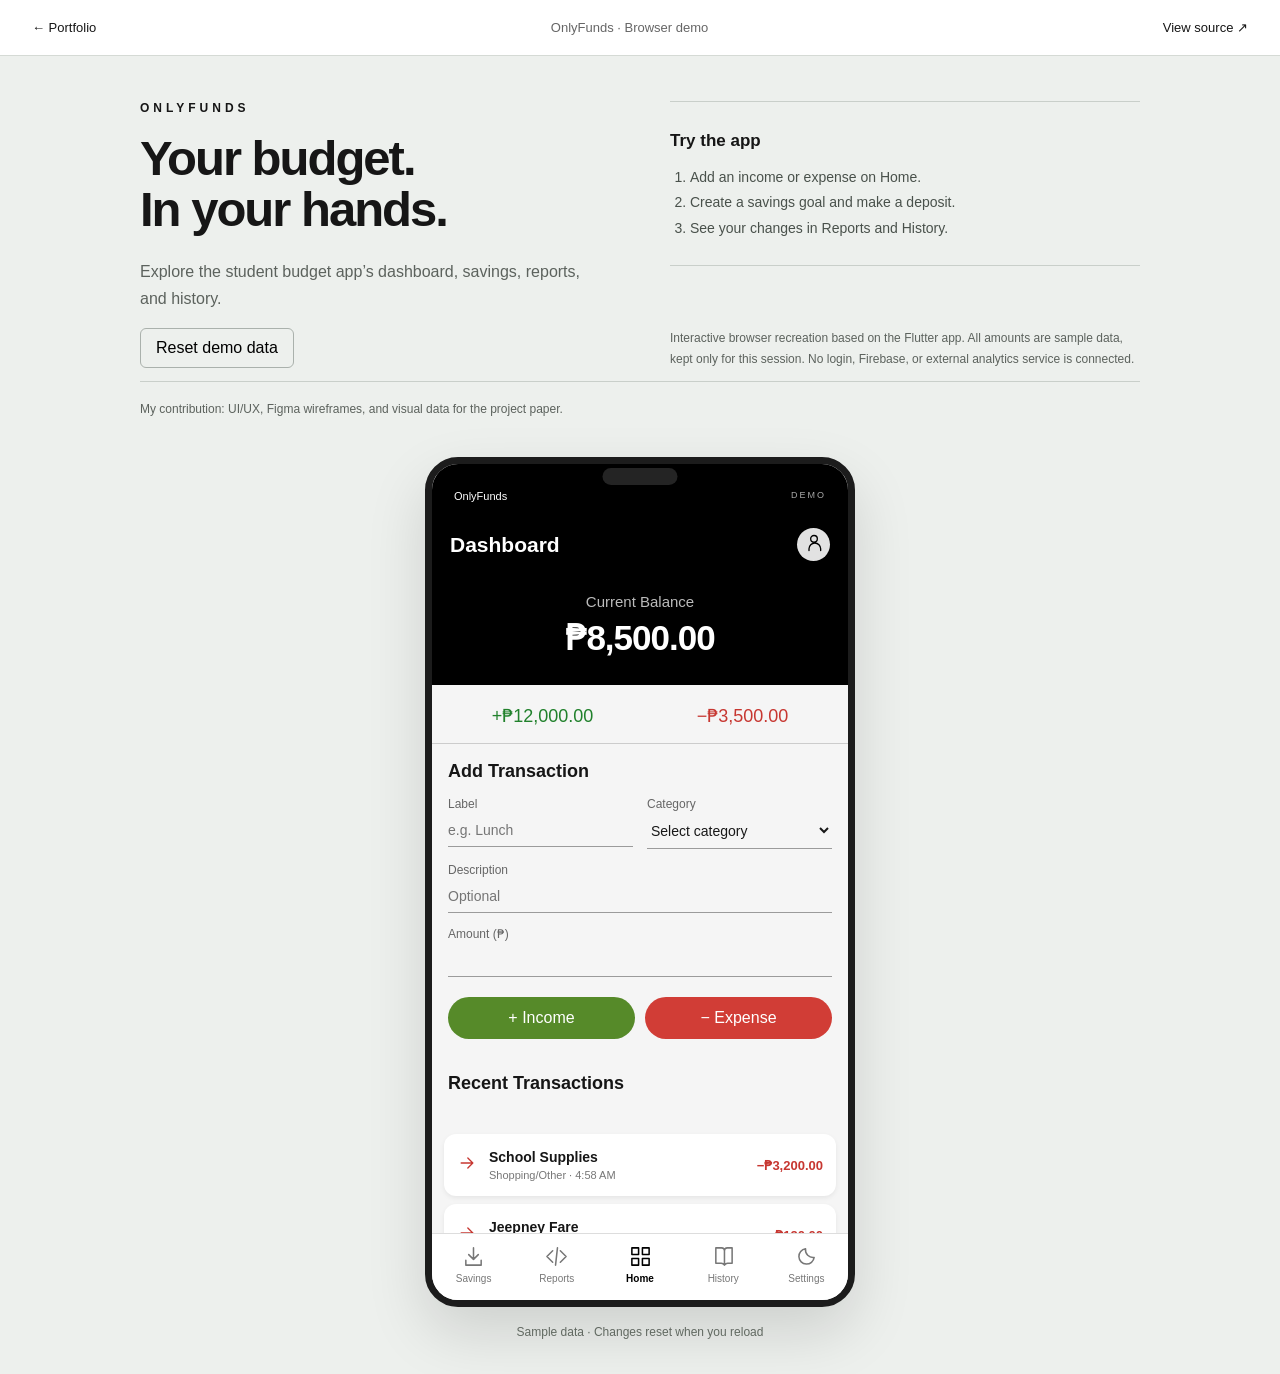
==== commit 46da75fd: "Publish portfolio V2 with updated projects and interactive demos" ====
--- a/onlyfunds-demo/onlyfunds-demo.html
+++ b/onlyfunds-demo/onlyfunds-demo.html
@@ -1,190 +1,7 @@
-<!DOCTYPE html>
-<html lang="en">
-<head>
-  <meta charset="UTF-8" />
-  <meta name="viewport" content="width=device-width, initial-scale=1.0" />
-  <title>OnlyFunds Live Demo</title>
-  <link rel="stylesheet" href="../style.css" />
-  <link rel="stylesheet" href="onlyfunds-demo.css" />
-  <!-- Theme sync from parent portfolio -->
-  <script>
-    (function() {
-      var stored = localStorage.getItem('theme');
-      if (!stored) {
-        stored = window.matchMedia('(prefers-color-scheme: dark)').matches ? 'dark' : 'light';
-      }
-      document.documentElement.setAttribute('data-theme', stored);
-    })();
-  </script>
-</head>
-
-<body class="demo-body">
-  <header class="demo-nav">
-    <div class="container demo-nav-inner">
-      <a href="../index.html#projects" class="nav-logo">← Portfolio</a>
-      <a href="https://github.com/javieAlfaro/onlyfunds---budget-management-system" class="btn btn-secondary btn-sm" target="_blank" rel="noopener">View Source</a>
-    </div>
-  </header>
-
-  <main>
-    <section class="demo-hero">
-      <div class="container demo-hero-grid">
-        <div>
-          <span class="hero-badge"><span class="badge-dot"></span> Flutter/Firebase Project Demo</span>
-          <h1 class="hero-name">OnlyFunds Budget Management System</h1>
-          <p class="hero-intro">
-            A student-focused budget management app with dashboard tracking, transaction history,
-            savings goals, reports, and financial insights.
-          </p>
-
-          <div class="project-tech">
-            <span class="chip chip--mono">Flutter</span>
-            <span class="chip chip--mono">Firebase</span>
-            <span class="chip chip--mono">Dart</span>
-            <span class="chip chip--mono">Budget Tracker</span>
-          </div>
-        </div>
-
-        <div class="phone-preview">
-          <div class="phone-top"></div>
-
-          <div class="phone-appbar">
-            <div>
-              <small>Hello, Student</small>
-              <h3>Dashboard</h3>
-            </div>
-            <div class="avatar">OF</div>
-          </div>
-
-          <div class="balance-card">
-            <span>Total Balance</span>
-            <h2 id="phoneBalance">₱0</h2>
-          </div>
-
-          <div class="phone-stats">
-            <div class="phone-stat">
-              <span>Income</span>
-              <strong id="phoneIncome">₱0</strong>
-            </div>
-            <div class="phone-stat">
-              <span>Expenses</span>
-              <strong id="phoneExpense">₱0</strong>
-            </div>
-          </div>
-
-          <div class="phone-section">
-            <div class="phone-section-head">
-              <strong>Recent Transactions</strong>
-              <small>See all</small>
-            </div>
-            <div id="phoneList" class="phone-list"></div>
-          </div>
-
-          <div class="phone-goal">
-            <div>
-              <span>Savings Goal</span>
-              <strong>₱5,000 / ₱10,000</strong>
-            </div>
-            <div class="goal-track">
-              <div class="goal-fill"></div>
-            </div>
-          </div>
-
-          <div class="bottom-nav">
-            <span>💰</span>
-            <span>📊</span>
-            <span class="active">🏠</span>
-            <span>🕒</span>
-            <span>⚙️</span>
-          </div>
-        </div>
-      </div>
-    </section>
-
-    <section class="demo-dashboard section-alt">
-      <div class="container">
-        <div class="section-header">
-          <span class="section-label">Live Demo</span>
-          <h2 class="section-title">Try the OnlyFunds Dashboard</h2>
-          <p class="section-subtitle">
-            Add income or expenses and the dashboard updates like the original mobile app.
-          </p>
-        </div>
-
-        <div class="demo-grid">
-          <form class="transaction-form" id="transactionForm">
-            <h3>Add Transaction</h3>
-
-            <label>
-              Title
-              <input id="titleInput" type="text" placeholder="e.g., Allowance, Lunch, Fare" required />
-            </label>
-
-            <label>
-              Amount
-              <input id="amountInput" type="number" min="1" placeholder="250" required />
-            </label>
-
-            <label>
-              Type
-              <select id="typeInput">
-                <option value="income">Income</option>
-                <option value="expense">Expense</option>
-              </select>
-            </label>
-
-            <label>
-              Category
-              <select id="categoryInput">
-                <option>Income/Allowance</option>
-                <option>Food</option>
-                <option>Transportation</option>
-                <option>Entertainment</option>
-                <option>School Expenses</option>
-                <option>Bills</option>
-                <option>Savings</option>
-                <option>Other</option>
-              </select>
-            </label>
-
-            <button class="btn btn-primary" type="submit">Add Transaction</button>
-          </form>
-
-          <div class="dashboard-panel">
-            <div class="summary-cards">
-              <div class="summary-card dark">
-                <span>Total Balance</span>
-                <strong id="balanceValue">₱0</strong>
-              </div>
-              <div class="summary-card">
-                <span>Total Income</span>
-                <strong id="incomeValue">₱0</strong>
-              </div>
-              <div class="summary-card">
-                <span>Total Expenses</span>
-                <strong id="expenseValue">₱0</strong>
-              </div>
-            </div>
-
-            <div class="report-card">
-              <h3>Financial Insight</h3>
-              <p id="insightText">Your spending summary will appear here.</p>
-            </div>
-
-            <div class="transactions-card">
-              <div class="transactions-header">
-                <h3>Transaction History</h3>
-                <button class="btn btn-ghost btn-sm" id="resetBtn" type="button">Reset Demo</button>
-              </div>
-
-              <div id="transactionList" class="transaction-list"></div>
-            </div>
-          </div>
-        </div>
-      </div>
-    </section>
-  </main>
-
-  <script src="onlyfunds-demo.js"></script>
-</body>
-</html>+<!doctype html>
+<html lang="en"><head><meta charset="utf-8"><meta name="viewport" content="width=device-width,initial-scale=1"><title>OnlyFunds — Interactive App Demo</title><link rel="stylesheet" href="onlyfunds-demo.css"></head>
+<body><header class="demo-bar"><a href="../index.html#projects" target="_top">← Portfolio</a><span>OnlyFunds · Browser demo</span><a href="https://github.com/javieAlfaro/onlyfunds---budget-management-system.git" target="_blank" rel="noopener">View source ↗</a></header>
+<main class="demo-layout"><aside class="guide"><span class="eyebrow">ONLYFUNDS</span><h1>Your budget.<br>In your hands.</h1><p>Explore the student budget app’s dashboard, savings, reports, and history.</p><div class="guide-card"><h2>Try the app</h2><ol><li>Add an income or expense on Home.</li><li>Create a savings goal and make a deposit.</li><li>See your changes in Reports and History.</li></ol></div><p class="demo-note">Interactive browser recreation based on the Flutter app. All amounts are sample data, kept only for this session. No login, Firebase, or external analytics service is connected.</p><button class="outline" id="reset">Reset demo data</button><p class="credit">My contribution: UI/UX, Figma wireframes, and visual data for the project paper.</p></aside>
+<section class="app-device" aria-label="OnlyFunds application"><div class="device-status"><span>OnlyFunds</span><span>DEMO</span></div><div id="screen" tabindex="-1"></div><nav class="bottom-nav" aria-label="App navigation"></nav></section></main>
+<dialog id="sheet"><form id="sheet-form"><header><h2 id="sheet-title"></h2><button type="button" data-close aria-label="Close dialog">×</button></header><div id="sheet-body"></div><p id="sheet-error" role="alert"></p><button class="primary" type="submit">Save</button></form></dialog><div id="toast" role="status"></div>
+<script type="module" src="onlyfunds-demo.js"></script></body></html>
--- a/onlyfunds-demo/onlyfunds-demo.css
+++ b/onlyfunds-demo/onlyfunds-demo.css
@@ -1,629 +1,2 @@
-.demo-body {
-  background: linear-gradient(135deg, #f0f2f5 0%, #f8f9fb 100%);
-}
-
-.demo-nav {
-  position: sticky;
-  top: 0;
-  z-index: 10;
-  height: var(--nav-height);
-  background: rgba(255, 255, 255, .96);
-  border-bottom: 1px solid var(--color-border-light);
-  backdrop-filter: blur(10px);
-}
-
-.demo-nav-inner {
-  height: 100%;
-  display: flex;
-  align-items: center;
-  justify-content: space-between;
-}
-
-.demo-hero {
-  padding: 60px 0 80px;
-}
-
-.demo-hero-grid > div:first-child {
-  max-width: 600px;
-}
-
-.demo-hero-grid {
-  display: grid;
-  grid-template-columns: 1.2fr 280px;
-  gap: 48px;
-  align-items: center;
-  max-width: 1100px;
-  margin: 0 auto;
-}
-
-.phone-preview {
-  width: 280px;
-  min-height: 480px;
-  padding: 0;
-  border-radius: 36px;
-  border: 5px solid #1c1c1e;
-  background: #fafafa;
-  box-shadow:
-    0 0 0 1px rgba(0, 0, 0, .12),
-    0 8px 24px rgba(0, 0, 0, .1),
-    0 30px 60px rgba(0, 0, 0, .18);
-  overflow: hidden;
-  position: relative;
-  display: flex;
-  flex-direction: column;
-}
-
-/* Inner screen area */
-.phone-preview::before {
-  content: '';
-  position: absolute;
-  inset: 0;
-  border-radius: 31px;
-  box-shadow: inset 0 0 3px rgba(0, 0, 0, .12);
-  pointer-events: none;
-  z-index: 10;
-}
-
-/* Dynamic Island / notch */
-.phone-preview::after {
-  content: '';
-  position: absolute;
-  top: 7px;
-  left: 50%;
-  transform: translateX(-50%);
-  width: 80px;
-  height: 22px;
-  background: #1c1c1e;
-  border-radius: 16px;
-  z-index: 20;
-  box-shadow: inset 0 1px 2px rgba(255, 255, 255, .06);
-}
-
-.phone-top {
-  display: none;
-}
-
-.phone-appbar {
-  background: #000;
-  color: #fff;
-  padding: 32px 14px 8px;
-  display: flex;
-  justify-content: space-between;
-  align-items: center;
-}
-
-.phone-appbar small {
-  opacity: .7;
-  font-size: 9px;
-}
-
-.phone-appbar h3 {
-  margin: 1px 0 0;
-  font-size: 16px;
-}
-
-.avatar {
-  width: 28px;
-  height: 28px;
-  border-radius: 50%;
-  background: #fff;
-  color: #000;
-  display: grid;
-  place-items: center;
-  font-weight: 800;
-  font-size: 9px;
-  box-shadow: 0 1px 3px rgba(0, 0, 0, .1);
-}
-
-.balance-card {
-  margin: 8px 12px 0;
-  padding: 12px 16px;
-  border-radius: 16px;
-  background: linear-gradient(135deg, #1a1a1a 0%, #000 100%);
-  color: #fff;
-}
-
-.balance-card span {
-  font-size: 10px;
-  opacity: .75;
-}
-
-.balance-card h2 {
-  margin-top: 2px;
-  font-size: 24px;
-  letter-spacing: -0.5px;
-}
-
-.phone-stats {
-  display: grid;
-  grid-template-columns: 1fr 1fr;
-  gap: 6px;
-  margin: 6px 12px 0;
-}
-
-.phone-stat {
-  background: #fff;
-  border-radius: 10px;
-  padding: 8px 10px;
-  border: 1px solid #e5e7eb;
-  box-shadow: 0 1px 2px rgba(0, 0, 0, .03);
-}
-
-.phone-stat span {
-  display: block;
-  color: #6b7280;
-  font-size: 9px;
-  margin-bottom: 2px;
-}
-
-.phone-stat strong {
-  color: #111827;
-  font-size: 13px;
-}
-
-.phone-section {
-  margin: 8px 12px 0;
-}
-
-.phone-section-head {
-  display: flex;
-  justify-content: space-between;
-  align-items: center;
-  margin-bottom: 4px;
-  font-size: 10px;
-}
-
-.phone-section-head small {
-  color: #6b7280;
-}
-
-.phone-list {
-  display: flex;
-  flex-direction: column;
-  gap: 4px;
-}
-
-.phone-item {
-  display: flex;
-  justify-content: space-between;
-  align-items: center;
-  background: #fff;
-  border-radius: 8px;
-  padding: 6px 10px;
-  border: 1px solid #e5e7eb;
-  font-size: 9px;
-  box-shadow: 0 1px 1px rgba(0, 0, 0, .02);
-}
-
-.phone-item span {
-  font-weight: 700;
-}
-
-.phone-item small {
-  display: block;
-  color: #6b7280;
-  margin-top: 0;
-}
-
-.phone-item strong.income {
-  color: #047857;
-}
-
-.phone-item strong.expense {
-  color: #b91c1c;
-}
-
-.phone-goal {
-  margin: 6px 12px 0;
-  background: #fff;
-  border-radius: 10px;
-  padding: 8px 12px;
-  border: 1px solid #e5e7eb;
-  box-shadow: 0 1px 2px rgba(0, 0, 0, .03);
-}
-
-.phone-goal span {
-  color: #6b7280;
-  font-size: 9px;
-}
-
-.phone-goal strong {
-  display: block;
-  margin-top: 1px;
-  font-size: 11px;
-}
-
-.goal-track {
-  margin-top: 6px;
-  height: 4px;
-  border-radius: 999px;
-  background: #e5e7eb;
-  overflow: hidden;
-}
-
-.goal-fill {
-  width: 50%;
-  height: 100%;
-  background: #000;
-  border-radius: inherit;
-}
-
-.bottom-nav {
-  margin: auto 0 0;
-  height: 42px;
-  background: #000;
-  color: #fff;
-  display: flex;
-  align-items: center;
-  justify-content: space-around;
-  border-radius: 0 0 31px 31px;
-}
-
-.bottom-nav span {
-  opacity: .55;
-  font-size: 14px;
-}
-
-.bottom-nav .active {
-  opacity: 1;
-  background: #fff;
-  color: #000;
-  width: 30px;
-  height: 30px;
-  border-radius: 50%;
-  display: grid;
-  place-items: center;
-  font-size: 12px;
-}
-
-.demo-grid {
-  display: grid;
-  grid-template-columns: 340px 1fr;
-  gap: var(--space-8);
-  align-items: start;
-}
-
-.transaction-form,
-.transactions-card,
-.summary-card,
-.report-card {
-  background: #fff;
-  border: 1px solid #e5e7eb;
-  border-radius: 22px;
-  box-shadow: 0 8px 20px rgba(0, 0, 0, .05);
-}
-
-.transaction-form {
-  padding: 24px;
-  display: flex;
-  flex-direction: column;
-  gap: 16px;
-}
-
-.transaction-form h3,
-.transactions-card h3,
-.report-card h3 {
-  font-size: 20px;
-}
-
-.transaction-form label {
-  display: flex;
-  flex-direction: column;
-  gap: 8px;
-  font-size: 14px;
-  font-weight: 700;
-  color: #374151;
-}
-
-.transaction-form input,
-.transaction-form select {
-  width: 100%;
-  padding: 13px 15px;
-  border: 1px solid #d1d5db;
-  border-radius: 14px;
-  font: inherit;
-  background: #fff;
-}
-
-.transaction-form input:focus,
-.transaction-form select:focus {
-  outline: 2px solid #000;
-  border-color: #000;
-}
-
-.dashboard-panel {
-  display: flex;
-  flex-direction: column;
-  gap: 20px;
-}
-
-.summary-cards {
-  display: grid;
-  grid-template-columns: repeat(3, 1fr);
-  gap: 16px;
-}
-
-.summary-card {
-  padding: 22px;
-}
-
-.summary-card.dark {
-  background: #000;
-  color: #fff;
-}
-
-.summary-card span {
-  display: block;
-  color: #6b7280;
-  font-size: 12px;
-  text-transform: uppercase;
-  margin-bottom: 8px;
-}
-
-.summary-card.dark span {
-  color: rgba(255, 255, 255, .7);
-}
-
-.summary-card strong {
-  font-size: 28px;
-  color: #111827;
-}
-
-.summary-card.dark strong {
-  color: #fff;
-}
-
-.report-card {
-  padding: 22px;
-}
-
-.report-card p {
-  color: #4b5563;
-  margin-top: 8px;
-}
-
-.transactions-card {
-  padding: 24px;
-}
-
-.transactions-header {
-  display: flex;
-  justify-content: space-between;
-  align-items: center;
-  margin-bottom: 18px;
-}
-
-.transaction-list {
-  display: flex;
-  flex-direction: column;
-  gap: 12px;
-}
-
-.transaction-row {
-  display: flex;
-  justify-content: space-between;
-  gap: 16px;
-  padding: 16px;
-  border-radius: 18px;
-  background: #fff;
-  border: 1px solid #e5e7eb;
-  box-shadow: 0 2px 8px rgba(0, 0, 0, .06);
-}
-
-.transaction-title {
-  font-weight: 800;
-  color: #111827;
-}
-
-.transaction-meta {
-  font-size: 12px;
-  color: #6b7280;
-  margin-top: 4px;
-}
-
-.transaction-amount {
-  font-weight: 900;
-}
-
-.transaction-amount.income {
-  color: #047857;
-}
-
-.transaction-amount.expense {
-  color: #b91c1c;
-}
-
-@media (max-width: 900px) {
-  .demo-hero-grid,
-  .demo-grid {
-    grid-template-columns: 1fr;
-  }
-
-  .phone-preview {
-    width: 100%;
-    max-width: 340px;
-    margin-inline: auto;
-  }
-
-  .summary-cards {
-    grid-template-columns: 1fr;
-  }
-}
-
-@media (max-width: 480px) {
-  .transactions-header,
-  .transaction-row {
-    flex-direction: column;
-    align-items: flex-start;
-  }
-}
-
-/* ============================================================
-   DARK MODE — OnlyFunds Demo
-============================================================ */
-[data-theme="dark"] .demo-body {
-  background: linear-gradient(135deg, #0a0a1a 0%, #111123 100%);
-  color: #E8E8F0;
-}
-
-[data-theme="dark"] .demo-nav {
-  background: rgba(10, 10, 26, 0.95);
-  border-bottom-color: #1E1E3A;
-}
-
-[data-theme="dark"] .demo-nav .nav-logo {
-  color: #E8E8F0;
-}
-
-/* Phone preview stays dark (it already is) */
-[data-theme="dark"] .phone-preview {
-  border-color: #2a2a2a;
-  box-shadow:
-    0 0 0 1px rgba(255,255,255,0.06),
-    0 8px 24px rgba(0,0,0,0.4),
-    0 30px 60px rgba(0,0,0,0.5);
-}
-
-/* Hero section */
-[data-theme="dark"] .demo-hero h1,
-[data-theme="dark"] .demo-hero h2,
-[data-theme="dark"] .demo-hero h3 {
-  color: #E8E8F0;
-}
-
-[data-theme="dark"] .demo-hero p,
-[data-theme="dark"] .demo-hero li {
-  color: #A0A0C0;
-}
-
-/* Feature cards / any white cards */
-[data-theme="dark"] .feature-card,
-[data-theme="dark"] .demo-card,
-[data-theme="dark"] .info-card,
-[data-theme="dark"] [class*="-card"] {
-  background: #111123 !important;
-  border-color: #1E1E3A !important;
-  color: #E8E8F0 !important;
-}
-
-[data-theme="dark"] [class*="-card"] h1,
-[data-theme="dark"] [class*="-card"] h2,
-[data-theme="dark"] [class*="-card"] h3,
-[data-theme="dark"] [class*="-card"] h4 {
-  color: #E8E8F0 !important;
-}
-
-[data-theme="dark"] [class*="-card"] p,
-[data-theme="dark"] [class*="-card"] span,
-[data-theme="dark"] [class*="-card"] li {
-  color: #A0A0C0 !important;
-}
-
-/* Section backgrounds */
-[data-theme="dark"] section,
-[data-theme="dark"] .section-alt,
-[data-theme="dark"] main > section {
-  background: transparent;
-}
-
-/* Chips and tags */
-[data-theme="dark"] .chip {
-  background: rgba(75,131,255,0.1);
-  color: #4B83FF;
-  border-color: rgba(75,131,255,0.25);
-}
-
-[data-theme="dark"] .chip--mono {
-  background: #111123;
-  color: #A0A0C0;
-  border-color: #1E1E3A;
-}
-
-
-/* ============================================================
-   PRODUCTION POLISH PASS — OnlyFunds Demo
-   Preserves demo content and interactions while improving visual
-   balance, spacing, responsiveness, and accessibility.
-============================================================ */
-.demo-body {
-  min-width: 320px;
-  background:
-    radial-gradient(circle at top left, rgba(37, 99, 235, .10), transparent 32rem),
-    linear-gradient(135deg, #f0f2f5 0%, #f8f9fb 100%);
-}
-
-[data-theme="dark"] .demo-body {
-  background:
-    radial-gradient(circle at top left, rgba(75, 131, 255, .16), transparent 32rem),
-    var(--color-bg);
-}
-
-.demo-nav {
-  backdrop-filter: saturate(160%) blur(16px);
-  -webkit-backdrop-filter: saturate(160%) blur(16px);
-}
-
-.demo-hero-grid {
-  width: 100%;
-  align-items: center;
-}
-
-.phone-preview {
-  transform: translateZ(0);
-  transition: transform .25s ease, box-shadow .25s ease;
-}
-
-.phone-preview:hover {
-  transform: translateY(-6px);
-  box-shadow:
-    0 0 0 1px rgba(0, 0, 0, .12),
-    0 10px 28px rgba(0, 0, 0, .12),
-    0 38px 72px rgba(0, 0, 0, .22);
-}
-
-.balance-card,
-.phone-stat,
-.phone-section,
-.demo-card,
-.control-card,
-.report-card {
-  box-shadow: 0 14px 36px -26px rgba(15, 23, 42, .55);
-}
-
-.phone-list,
-.transaction-list {
-  scrollbar-width: thin;
-  scrollbar-color: rgba(100, 116, 139, .45) transparent;
-}
-
-.phone-list::-webkit-scrollbar,
-.transaction-list::-webkit-scrollbar { width: 8px; }
-.phone-list::-webkit-scrollbar-thumb,
-.transaction-list::-webkit-scrollbar-thumb { background: rgba(100, 116, 139, .35); border-radius: 99px; }
-
-button,
-input,
-select {
-  font: inherit;
-}
-
-input:focus-visible,
-select:focus-visible,
-button:focus-visible,
-a:focus-visible {
-  outline: 0;
-  box-shadow: 0 0 0 4px rgba(37, 99, 235, .22);
-}
-
-@media (max-width: 900px) {
-  .demo-hero { padding-block: 44px 64px; }
-  .demo-hero-grid { grid-template-columns: 1fr; justify-items: center; text-align: center; }
-  .demo-hero-grid > div:first-child { max-width: 720px; }
-  .project-tech { justify-content: center; }
-}
-
-@media (max-width: 520px) {
-  .demo-nav-inner { gap: 12px; }
-  .demo-nav .btn { padding-inline: 12px; }
-  .phone-preview { width: min(280px, 100%); min-height: 460px; border-radius: 30px; }
-}
+:root{font-family:Arial,Helvetica,sans-serif;color:#161616;background:#edf0ed;color-scheme:light}*{box-sizing:border-box}body{margin:0}a{color:inherit;text-decoration:none}button,input,select{font:inherit}button,a,input,select{-webkit-tap-highlight-color:transparent}button{cursor:pointer}button:disabled{opacity:.45;cursor:not-allowed}a:focus-visible,button:focus-visible,input:focus-visible,select:focus-visible{outline:3px solid #297240;outline-offset:3px}.demo-bar{display:flex;align-items:center;justify-content:space-between;gap:15px;padding:20px 32px;border-bottom:1px solid #d5dad5;font-size:13px;background:#fff}.demo-bar>span{color:#666}.demo-layout{max-width:1050px;margin:35px auto;display:grid;grid-template-columns:1fr 430px;gap:85px;align-items:start;padding:0 25px}.guide{padding-top:42px}.eyebrow{font-size:12px;letter-spacing:4px;font-weight:bold}.guide h1{font-size:49px;line-height:1.05;letter-spacing:-2px;margin:22px 0}.guide>p{color:#5c625d;line-height:1.7;font-size:16px}.guide-card{border-top:1px solid #c9cfca;border-bottom:1px solid #c9cfca;padding:16px 0;margin:30px 0}.guide-card h2{font-size:17px}.guide-card ol{padding-left:20px;color:#49514b;line-height:1.8;font-size:14px}.guide .demo-note,.guide .credit{font-size:12px}.outline{background:transparent;border:1px solid #aab1ac;padding:10px 15px;border-radius:6px}.app-device{position:relative;background:#f5f5f5;border:7px solid #1c1c1c;border-radius:33px;overflow:hidden;box-shadow:0 25px 60px #0002;height:850px;display:flex;flex-direction:column}.device-status{display:flex;justify-content:space-between;background:#000;color:#fff;padding:12px 22px 9px;font-size:11px}.device-status>span:last-child{font-size:9px;letter-spacing:2px;color:#aaa}#screen{overflow-y:auto;flex:1;min-height:0;scrollbar-width:thin}.app-header{padding:17px 18px;display:flex;align-items:center;justify-content:space-between}.app-header h2{font-size:21px;margin:0}.app-header button{background:#e2e2e2;border:0;border-radius:50%;width:33px;height:33px}.app-header.dark{background:#000;color:#fff}.balance{background:#000;color:#fff;text-align:center;padding:15px 20px 27px}.balance p{color:#bbb;margin:0;font-size:15px}.balance strong{display:block;font-size:35px;margin-top:8px;letter-spacing:-1px}.totals{display:flex;justify-content:space-around;padding:20px 8px 16px;border-bottom:1px solid #ccc}.income{color:#21812c}.expense{color:#c73731}.totals span{font-size:18px}.section{padding:17px 16px}.section h3{margin:0 0 15px;font-size:18px}.fields{display:grid;grid-template-columns:1fr 1fr;gap:14px}.fields>label.full{grid-column:span 2}label{display:block;font-size:12px;color:#666}input,select{border:0;border-bottom:1px solid #9b9b9b;background:transparent;color:#181818;border-radius:0;padding:11px 0 8px;width:100%;min-width:0;font-size:14px}input:focus,select:focus{outline-offset:1px}.transaction-actions{display:flex;gap:10px;margin-top:20px}.transaction-actions button{flex:1;border:0;border-radius:24px;padding:12px 5px;color:#fff}.income-button{background:#568a29}.expense-button{background:#d13d36}.transaction{margin:8px 12px;padding:15px 13px;border-radius:12px;background:#fff;display:flex;align-items:center;gap:12px;box-shadow:0 2px 5px #0001}.transaction>svg{width:23px;height:23px;flex-shrink:0}.transaction>div{min-width:0}.transaction strong{display:block;font-size:14px;overflow-wrap:anywhere}.transaction small{font-size:11px;color:#777;display:block;margin-top:4px}.transaction>b{margin-left:auto;white-space:nowrap;font-size:13px}.bottom-nav{display:flex;background:#fff;border-top:1px solid #ddd;flex-shrink:0;padding:7px 0 12px}.bottom-nav button{background:transparent;border:0;color:#777;flex:1;font-size:10px;padding:4px 0}.bottom-nav svg{width:23px;height:23px;display:block;margin:0 auto 5px}.bottom-nav button[aria-current]{color:#000;font-weight:bold}.card{background:#fff;margin:14px;padding:19px;border-radius:12px;box-shadow:0 2px 5px #0001}.card h3{font-size:17px;margin:0 0 14px}.card p{font-size:13px;color:#616161;line-height:1.6}.saved{font-size:29px;font-weight:bold}.row{display:flex;justify-content:space-between;align-items:center;gap:12px}.round-add{background:#298336;color:#fff;border:0;border-radius:50%;width:32px;height:32px;font-size:24px}progress{display:block;width:100%;height:16px;accent-color:#68a936;margin:14px 0 6px}.fund-grid{display:grid;grid-template-columns:1fr 1fr;gap:10px;padding:0 14px}.fund{background:#e6edda;border-radius:6px;padding:18px 9px;text-align:center;font-size:12px}.fund:nth-child(2){background:#dfebf5}.fund:nth-child(3){background:#f7e4c9}.fund:nth-child(4){background:#eee0ef}.fund strong{display:block;margin-top:7px;font-size:16px}.primary{display:block;width:100%;border:0;border-radius:24px;padding:12px;background:#000;color:#fff;margin-top:16px}.filter-row{display:flex;gap:6px;padding:9px 12px;flex-wrap:wrap}.filter-row button{background:#fff;border:1px solid #ddd;border-radius:20px;padding:8px 12px;font-size:12px}.filter-row button.active{background:#000;color:#fff}.metric-row{display:flex;justify-content:space-between;font-size:13px;margin:12px 0}.bar-row{margin:18px 0;font-size:12px}.bar-row .row{margin-bottom:5px}.bar{height:8px;background:#e7e7e7;border-radius:6px;overflow:hidden}.bar>span{display:block;background:#4d8064;height:100%}.empty{text-align:center;padding:28px 16px;color:#777;font-size:14px}.setting{display:flex;justify-content:space-between;align-items:center;background:#fff;border:0;border-radius:10px;width:100%;padding:20px;font-size:15px;margin-bottom:13px;text-align:left}.hint{font-size:12px;color:#6c6c6c;line-height:1.5;padding:0 16px}.error,#sheet-error{color:#b62925;font-size:13px;line-height:1.5}dialog{border:0;border-radius:18px;width:390px;max-width:calc(100% - 28px);max-height:85dvh;padding:25px;box-shadow:0 20px 70px #0005}dialog::backdrop{background:#0007}dialog header{display:flex;align-items:center;justify-content:space-between;gap:10px}dialog h2{font-size:20px;margin:0 0 15px}dialog header button{border:0;background:none;font-size:28px}dialog label{margin:17px 0}#toast{position:fixed;bottom:25px;left:50%;transform:translateX(-50%);background:#222;color:#fff;padding:12px 20px;border-radius:9px;font-size:13px;z-index:20;max-width:90vw;display:none}#toast.show{display:block}svg{width:20px;height:20px} @media(max-width:760px){.demo-layout{grid-template-columns:1fr;gap:20px;padding:0 12px;margin:18px auto;max-width:470px}.guide{padding:0}.guide h1{font-size:28px;margin:12px 0}.guide h1 br{display:none}.guide-card,.guide .credit{display:none}.guide>p{font-size:13px;margin:9px 0}.guide .demo-note{font-size:11px}.app-device{height:790px;border-width:4px;border-radius:24px}.demo-bar{padding:15px 12px;font-size:11px}.demo-bar>span{display:none}}@media(prefers-reduced-motion:reduce){*{scroll-behavior:auto!important}}
+.demo-layout{display:flex;flex-direction:column;gap:38px;max-width:1050px}.guide{width:100%;padding-top:10px;display:grid;grid-template-columns:1fr 1fr;column-gap:60px;align-items:start}.guide .eyebrow{grid-column:1}.guide h1{grid-column:1;margin-top:18px}.guide>p:first-of-type{grid-column:1;margin-top:0}.guide-card{grid-column:2;grid-row:1 / span 3;margin:0;padding:15px 0 10px}.guide .demo-note{grid-column:2;grid-row:4;margin:0}.guide .outline{grid-column:1;width:max-content}.guide .credit{grid-column:1 / -1;border-top:1px solid #c9cfca;padding-top:17px;margin-bottom:0}.app-device{width:430px;max-width:100%;align-self:center;flex-shrink:0}.app-device:before{content:'';position:absolute;top:4px;left:50%;transform:translateX(-50%);width:75px;height:17px;background:#242424;border-radius:20px;z-index:2}.device-status{padding-top:26px}.demo-layout:after{content:'Sample data · Changes reset when you reload';align-self:center;color:#687068;font-size:12px;margin-top:-20px}@media(max-width:760px){.guide{display:block}.guide .demo-note{margin:12px 0}.guide .credit{display:block}.guide-card{display:none}.demo-layout{gap:23px;max-width:470px}.app-device{width:430px}}
